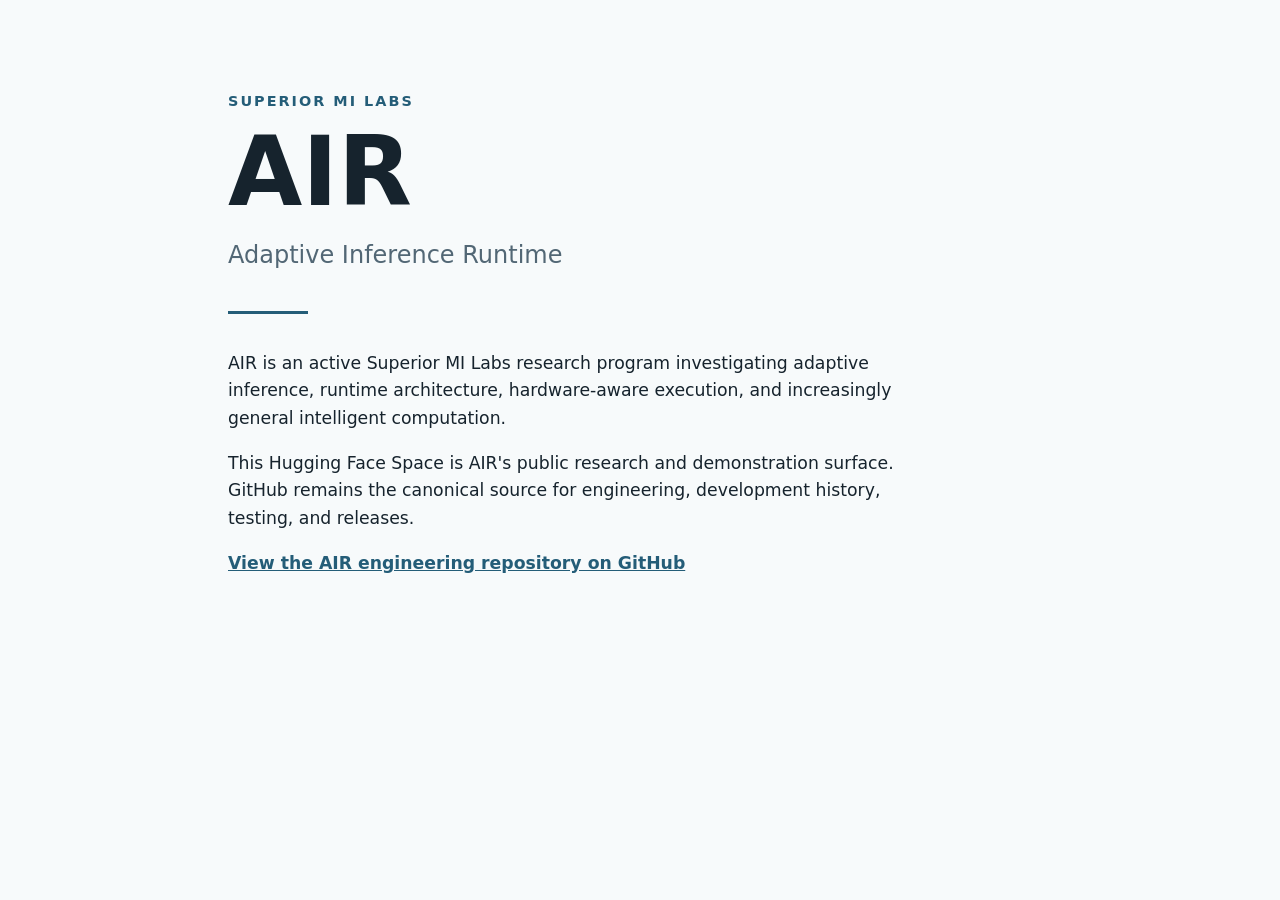
==== hf/index.html @ cf3bafe1 "ci: publish AIR Space to Hugging Face" ====
<!doctype html>
<html lang="en">
<head>
  <meta charset="utf-8">
  <meta name="viewport" content="width=device-width, initial-scale=1">
  <title>AIR | Superior MI Labs</title>

  <style>
    :root {
      color-scheme: light;
      --ink: #16232d;
      --muted: #526775;
      --lake: #245d78;
      --line: #ccd8de;
      --background: #f7fafb;
    }

    * {
      box-sizing: border-box;
    }

    body {
      margin: 0;
      background: var(--background);
      color: var(--ink);
      font-family:
        Inter,
        system-ui,
        -apple-system,
        BlinkMacSystemFont,
        "Segoe UI",
        sans-serif;
      line-height: 1.6;
    }

    main {
      max-width: 880px;
      margin: 0 auto;
      padding: 90px 28px;
    }

    .mark {
      font-size: 0.9rem;
      font-weight: 700;
      letter-spacing: 0.14em;
      text-transform: uppercase;
      color: var(--lake);
    }

    h1 {
      margin: 14px 0 0;
      font-size: clamp(3rem, 10vw, 6rem);
      line-height: 0.95;
    }

    h2 {
      margin-top: 18px;
      font-weight: 400;
      color: var(--muted);
    }

    .rule {
      width: 80px;
      border-top: 3px solid var(--lake);
      margin: 36px 0;
    }

    p {
      max-width: 720px;
      font-size: 1.08rem;
    }

    a {
      color: var(--lake);
      font-weight: 650;
    }
  </style>
</head>

<body>
  <main>
    <div class="mark">Superior MI Labs</div>

    <h1>AIR</h1>

    <h2>Adaptive Inference Runtime</h2>

    <div class="rule"></div>

    <p>
      AIR is an active Superior MI Labs research program investigating
      adaptive inference, runtime architecture, hardware-aware execution,
      and increasingly general intelligent computation.
    </p>

    <p>
      This Hugging Face Space is AIR's public research and demonstration
      surface. GitHub remains the canonical source for engineering,
      development history, testing, and releases.
    </p>

    <p>
      <a href="https://github.com/Superior-MI-Labs/AIR">
        View the AIR engineering repository on GitHub
      </a>
    </p>
  </main>
</body>
</html>
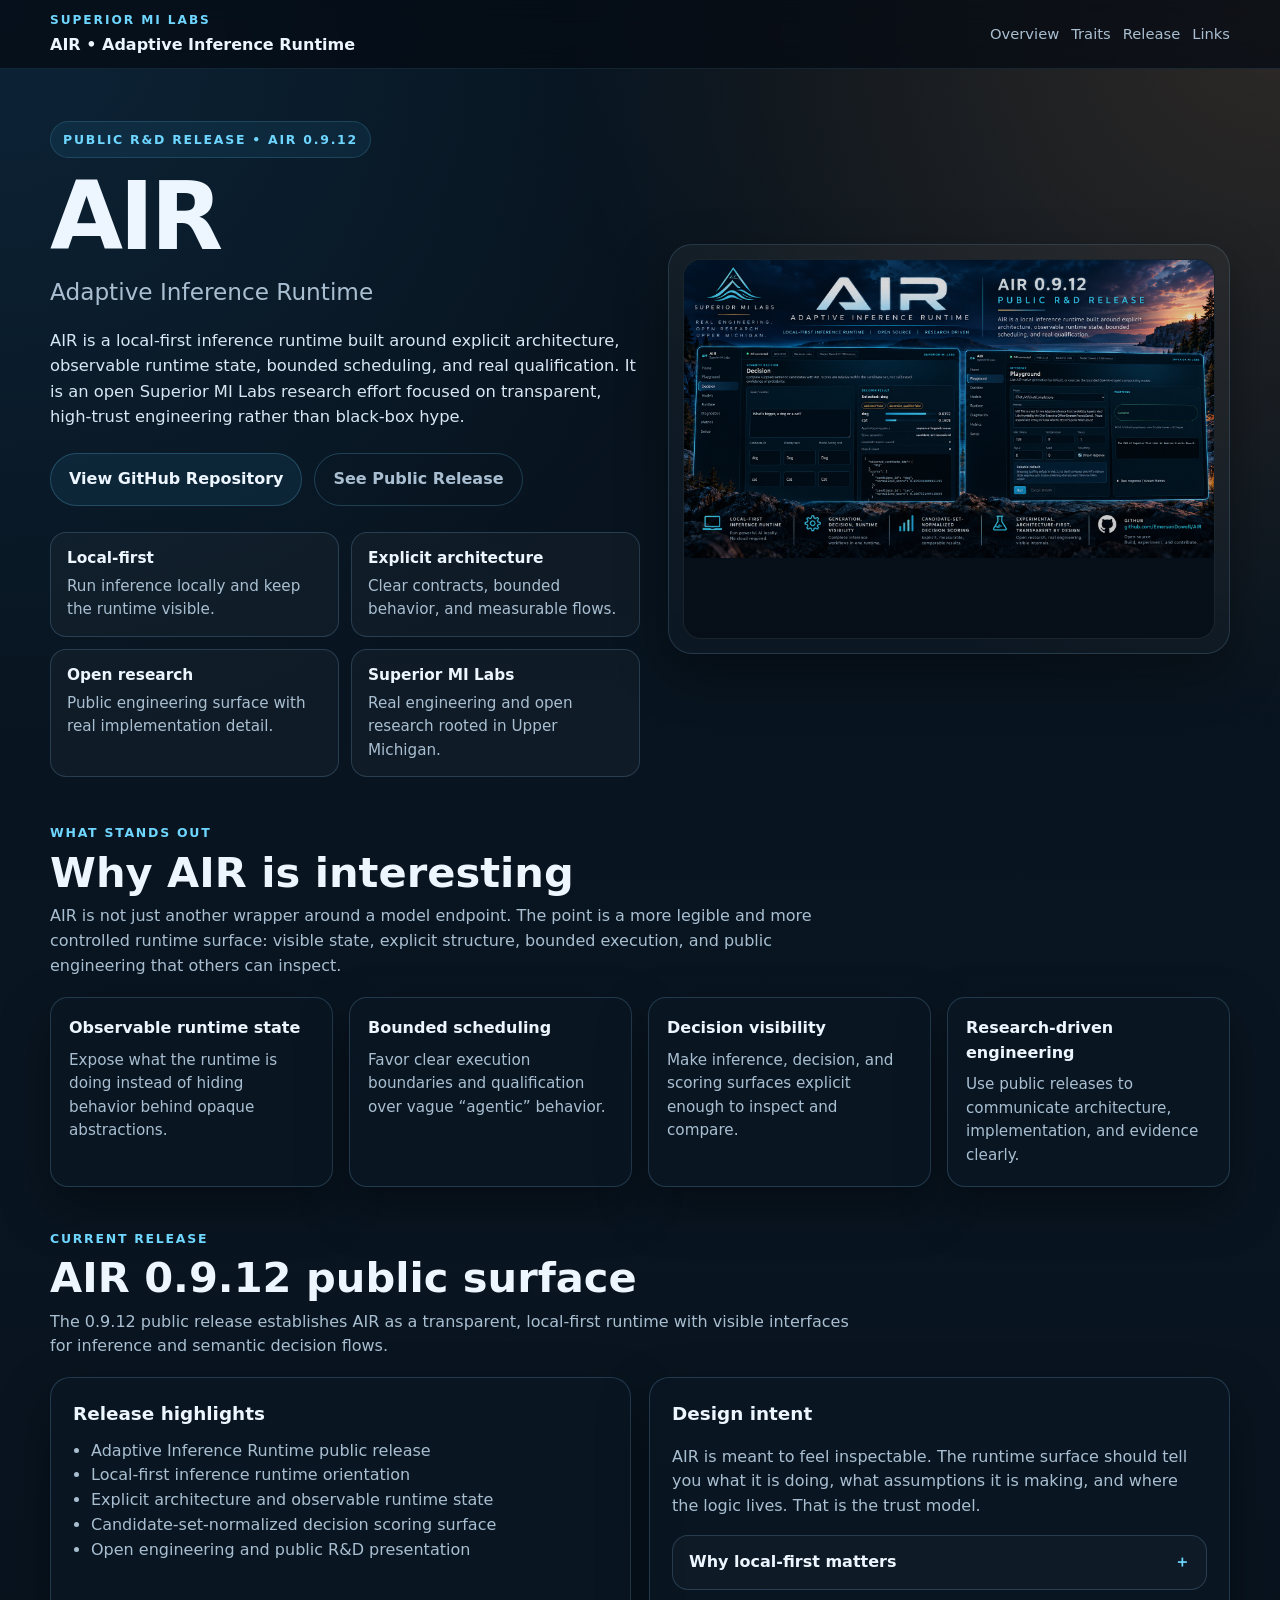
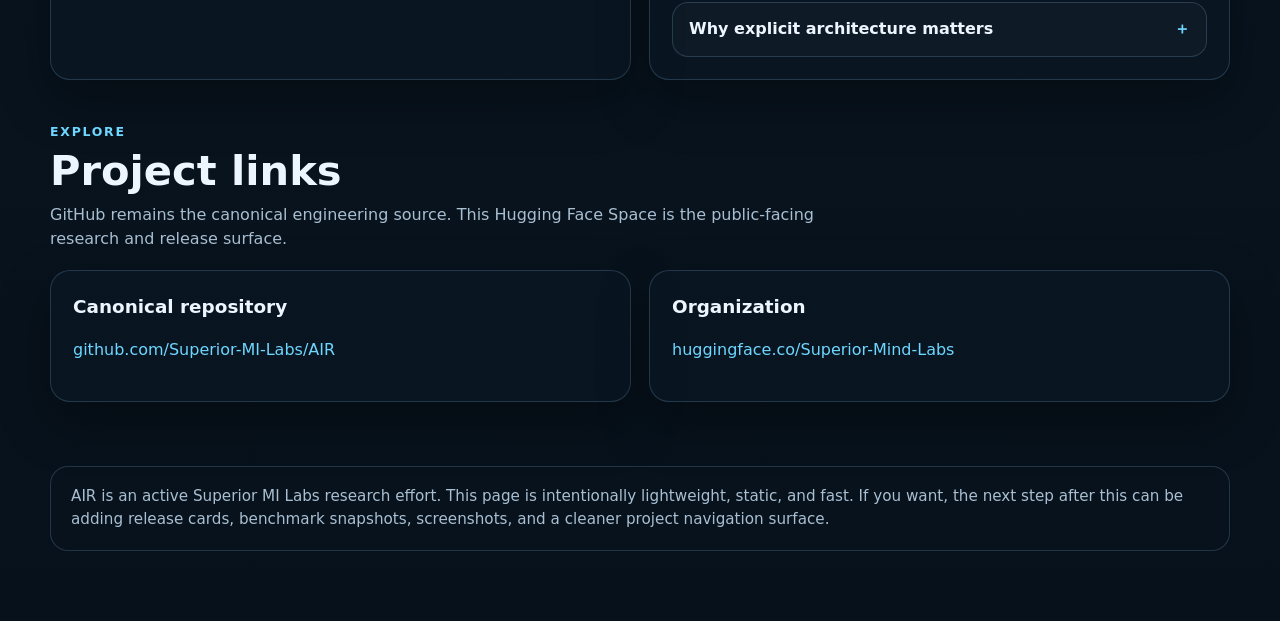
==== commit c0f69057: "docs: upgrade AIR Hugging Face landing page" ====
--- a/hf/index.html
+++ b/hf/index.html
@@ -7,21 +7,31 @@
 
   <style>
     :root {
-      color-scheme: light;
-      --ink: #16232d;
-      --muted: #526775;
-      --lake: #245d78;
-      --line: #ccd8de;
-      --background: #f7fafb;
+      --bg: #07111b;
+      --bg2: #0c1825;
+      --panel: rgba(10, 23, 36, 0.74);
+      --panel-strong: rgba(8, 19, 30, 0.88);
+      --ink: #edf6ff;
+      --muted: #a9bfd1;
+      --line: rgba(120, 170, 210, 0.24);
+      --blue: #39c0ff;
+      --blue2: #6ed6ff;
+      --gold: #f2bf6e;
+      --shadow: 0 20px 50px rgba(0, 0, 0, 0.35);
+      --radius: 20px;
+      --max: 1180px;
     }
 
     * {
       box-sizing: border-box;
     }
 
+    html {
+      scroll-behavior: smooth;
+    }
+
     body {
       margin: 0;
-      background: var(--background);
       color: var(--ink);
       font-family:
         Inter,
@@ -30,80 +40,567 @@
         BlinkMacSystemFont,
         "Segoe UI",
         sans-serif;
-      line-height: 1.6;
-    }
-
-    main {
-      max-width: 880px;
+      background:
+        radial-gradient(circle at top left, rgba(43, 120, 180, 0.18), transparent 30%),
+        radial-gradient(circle at top right, rgba(255, 170, 100, 0.16), transparent 28%),
+        linear-gradient(180deg, #06111b 0%, #091521 48%, #07111b 100%);
+      line-height: 1.55;
+    }
+
+    a {
+      color: var(--blue2);
+      text-decoration: none;
+    }
+
+    a:hover {
+      text-decoration: underline;
+    }
+
+    .wrap {
+      width: min(var(--max), calc(100% - 32px));
       margin: 0 auto;
-      padding: 90px 28px;
-    }
-
-    .mark {
-      font-size: 0.9rem;
+    }
+
+    .topbar {
+      position: sticky;
+      top: 0;
+      z-index: 20;
+      backdrop-filter: blur(12px);
+      background: rgba(5, 11, 18, 0.72);
+      border-bottom: 1px solid rgba(110, 214, 255, 0.12);
+    }
+
+    .topbar-inner {
+      width: min(var(--max), calc(100% - 32px));
+      margin: 0 auto;
+      min-height: 68px;
+      display: flex;
+      align-items: center;
+      justify-content: space-between;
+      gap: 16px;
+    }
+
+    .brand {
+      display: flex;
+      flex-direction: column;
+      gap: 3px;
+    }
+
+    .brand-kicker {
+      font-size: 0.76rem;
+      letter-spacing: 0.16em;
+      text-transform: uppercase;
+      color: var(--blue2);
+      font-weight: 700;
+    }
+
+    .brand-title {
+      font-size: 1rem;
+      font-weight: 700;
+      color: var(--ink);
+    }
+
+    .nav {
+      display: flex;
+      flex-wrap: wrap;
+      gap: 12px;
+      align-items: center;
+    }
+
+    .nav a {
+      font-size: 0.92rem;
+      color: var(--muted);
+    }
+
+    .button {
+      display: inline-flex;
+      align-items: center;
+      justify-content: center;
+      gap: 8px;
+      padding: 13px 18px;
+      border-radius: 999px;
+      border: 1px solid rgba(110, 214, 255, 0.22);
+      background: rgba(57, 192, 255, 0.08);
+      color: var(--ink);
+      font-weight: 650;
+      text-decoration: none;
+      transition: transform 120ms ease, border-color 120ms ease, background 120ms ease;
+    }
+
+    .button:hover {
+      transform: translateY(-1px);
+      border-color: rgba(110, 214, 255, 0.45);
+      background: rgba(57, 192, 255, 0.13);
+      text-decoration: none;
+    }
+
+    .button.secondary {
+      background: transparent;
+      color: var(--muted);
+    }
+
+    .hero {
+      padding: 52px 0 28px;
+    }
+
+    .hero-grid {
+      display: grid;
+      grid-template-columns: 1.05fr 1fr;
+      gap: 28px;
+      align-items: center;
+    }
+
+    .kicker {
+      display: inline-block;
+      margin-bottom: 14px;
+      padding: 8px 12px;
+      border-radius: 999px;
+      background: rgba(57, 192, 255, 0.08);
+      border: 1px solid rgba(110, 214, 255, 0.16);
+      color: var(--blue2);
+      font-size: 0.78rem;
       font-weight: 700;
       letter-spacing: 0.14em;
       text-transform: uppercase;
-      color: var(--lake);
     }
 
     h1 {
-      margin: 14px 0 0;
-      font-size: clamp(3rem, 10vw, 6rem);
+      margin: 0 0 12px;
+      font-size: clamp(3rem, 8vw, 5.9rem);
       line-height: 0.95;
-    }
-
-    h2 {
-      margin-top: 18px;
-      font-weight: 400;
-      color: var(--muted);
-    }
-
-    .rule {
-      width: 80px;
-      border-top: 3px solid var(--lake);
-      margin: 36px 0;
-    }
-
-    p {
+      letter-spacing: -0.04em;
+    }
+
+    .subtitle {
+      font-size: clamp(1.1rem, 2vw, 1.45rem);
+      color: var(--muted);
+      margin-bottom: 18px;
       max-width: 720px;
-      font-size: 1.08rem;
-    }
-
-    a {
-      color: var(--lake);
+    }
+
+    .lede {
+      max-width: 720px;
+      color: #d7e7f3;
+      font-size: 1.02rem;
+    }
+
+    .hero-actions {
+      display: flex;
+      flex-wrap: wrap;
+      gap: 12px;
+      margin-top: 24px;
+    }
+
+    .hero-points {
+      display: grid;
+      grid-template-columns: repeat(2, minmax(0, 1fr));
+      gap: 12px;
+      margin-top: 26px;
+    }
+
+    .mini {
+      padding: 14px 16px;
+      border-radius: 16px;
+      background: rgba(255,255,255,0.03);
+      border: 1px solid var(--line);
+      color: var(--muted);
+      font-size: 0.95rem;
+    }
+
+    .mini strong {
+      display: block;
+      color: var(--ink);
+      margin-bottom: 4px;
+      font-size: 0.96rem;
+    }
+
+    .art-panel {
+      background: linear-gradient(180deg, rgba(255,255,255,0.04), rgba(255,255,255,0.02));
+      border: 1px solid rgba(120, 170, 210, 0.2);
+      border-radius: 24px;
+      padding: 14px;
+      box-shadow: var(--shadow);
+    }
+
+    .art-frame {
+      position: relative;
+      overflow: hidden;
+      border-radius: 18px;
+      border: 1px solid rgba(255,255,255,0.08);
+      background: #07111b;
+      min-height: 380px;
+    }
+
+    .art-frame::after {
+      content: "";
+      position: absolute;
+      inset: 0;
+      background:
+        linear-gradient(180deg, rgba(5, 10, 18, 0.18), rgba(5, 10, 18, 0.08) 25%, rgba(5, 10, 18, 0.28) 100%);
+      pointer-events: none;
+    }
+
+    .art-frame img {
+      width: 100%;
+      height: 100%;
+      display: block;
+      object-fit: cover;
+      object-position: top center;
+    }
+
+    .section {
+      padding: 18px 0 24px;
+    }
+
+    .section-head {
+      margin-bottom: 18px;
+    }
+
+    .section-kicker {
+      color: var(--blue2);
+      font-size: 0.78rem;
+      font-weight: 700;
+      letter-spacing: 0.14em;
+      text-transform: uppercase;
+      margin-bottom: 8px;
+    }
+
+    .section h2 {
+      margin: 0;
+      font-size: clamp(1.8rem, 4vw, 2.6rem);
+      line-height: 1.05;
+    }
+
+    .section-copy {
+      color: var(--muted);
+      max-width: 820px;
+      margin-top: 10px;
+      font-size: 1rem;
+    }
+
+    .cards {
+      display: grid;
+      grid-template-columns: repeat(4, minmax(0, 1fr));
+      gap: 16px;
+    }
+
+    .card {
+      padding: 18px;
+      border-radius: 18px;
+      background: var(--panel);
+      border: 1px solid var(--line);
+      box-shadow: var(--shadow);
+      transition: transform 120ms ease, border-color 120ms ease;
+    }
+
+    .card:hover {
+      transform: translateY(-2px);
+      border-color: rgba(110, 214, 255, 0.38);
+    }
+
+    .card h3 {
+      margin: 0 0 8px;
+      font-size: 1rem;
+    }
+
+    .card p {
+      margin: 0;
+      color: var(--muted);
+      font-size: 0.95rem;
+    }
+
+    .split {
+      display: grid;
+      grid-template-columns: 1fr 1fr;
+      gap: 18px;
+    }
+
+    .panel {
+      padding: 22px;
+      border-radius: 20px;
+      background: var(--panel);
+      border: 1px solid var(--line);
+      box-shadow: var(--shadow);
+    }
+
+    .panel h3 {
+      margin: 0 0 10px;
+      font-size: 1.15rem;
+    }
+
+    .panel p, .panel li {
+      color: var(--muted);
+    }
+
+    ul.clean {
+      margin: 10px 0 0;
+      padding-left: 18px;
+    }
+
+    details {
+      border: 1px solid var(--line);
+      background: rgba(255,255,255,0.025);
+      border-radius: 16px;
+      padding: 14px 16px;
+    }
+
+    details + details {
+      margin-top: 12px;
+    }
+
+    summary {
+      cursor: pointer;
       font-weight: 650;
+      color: var(--ink);
+      list-style: none;
+    }
+
+    summary::-webkit-details-marker {
+      display: none;
+    }
+
+    summary::after {
+      content: "＋";
+      float: right;
+      color: var(--blue2);
+    }
+
+    details[open] summary::after {
+      content: "–";
+    }
+
+    .footer {
+      padding: 40px 0 70px;
+      color: var(--muted);
+      font-size: 0.95rem;
+    }
+
+    .footer-box {
+      padding: 18px 20px;
+      border-radius: 18px;
+      background: var(--panel-strong);
+      border: 1px solid var(--line);
+    }
+
+    @media (max-width: 980px) {
+      .hero-grid,
+      .split,
+      .cards {
+        grid-template-columns: 1fr 1fr;
+      }
+    }
+
+    @media (max-width: 760px) {
+      .hero-grid,
+      .split,
+      .cards,
+      .hero-points {
+        grid-template-columns: 1fr;
+      }
+
+      .topbar-inner {
+        align-items: flex-start;
+        flex-direction: column;
+        padding-top: 14px;
+        padding-bottom: 14px;
+      }
+
+      .art-frame {
+        min-height: 240px;
+      }
+
+      main.wrap {
+        width: min(var(--max), calc(100% - 24px));
+      }
     }
   </style>
 </head>
 
 <body>
-  <main>
-    <div class="mark">Superior MI Labs</div>
-
-    <h1>AIR</h1>
-
-    <h2>Adaptive Inference Runtime</h2>
-
-    <div class="rule"></div>
-
-    <p>
-      AIR is an active Superior MI Labs research program investigating
-      adaptive inference, runtime architecture, hardware-aware execution,
-      and increasingly general intelligent computation.
-    </p>
-
-    <p>
-      This Hugging Face Space is AIR's public research and demonstration
-      surface. GitHub remains the canonical source for engineering,
-      development history, testing, and releases.
-    </p>
-
-    <p>
-      <a href="https://github.com/Superior-MI-Labs/AIR">
-        View the AIR engineering repository on GitHub
-      </a>
-    </p>
+  <header class="topbar">
+    <div class="topbar-inner">
+      <div class="brand">
+        <div class="brand-kicker">Superior MI Labs</div>
+        <div class="brand-title">AIR • Adaptive Inference Runtime</div>
+      </div>
+
+      <nav class="nav">
+        <a href="#overview">Overview</a>
+        <a href="#traits">Traits</a>
+        <a href="#release">Release</a>
+        <a href="#links">Links</a>
+      </nav>
+    </div>
+  </header>
+
+  <main class="wrap">
+    <section class="hero" id="overview">
+      <div class="hero-grid">
+        <div>
+          <div class="kicker">Public R&amp;D Release • AIR 0.9.12</div>
+          <h1>AIR</h1>
+          <div class="subtitle">Adaptive Inference Runtime</div>
+
+          <p class="lede">
+            AIR is a local-first inference runtime built around explicit architecture,
+            observable runtime state, bounded scheduling, and real qualification.
+            It is an open Superior MI Labs research effort focused on transparent,
+            high-trust engineering rather than black-box hype.
+          </p>
+
+          <div class="hero-actions">
+            <a class="button" href="https://github.com/Superior-MI-Labs/AIR" target="_blank" rel="noreferrer">
+              View GitHub Repository
+            </a>
+            <a class="button secondary" href="#release">
+              See Public Release
+            </a>
+          </div>
+
+          <div class="hero-points">
+            <div class="mini">
+              <strong>Local-first</strong>
+              Run inference locally and keep the runtime visible.
+            </div>
+            <div class="mini">
+              <strong>Explicit architecture</strong>
+              Clear contracts, bounded behavior, and measurable flows.
+            </div>
+            <div class="mini">
+              <strong>Open research</strong>
+              Public engineering surface with real implementation detail.
+            </div>
+            <div class="mini">
+              <strong>Superior MI Labs</strong>
+              Real engineering and open research rooted in Upper Michigan.
+            </div>
+          </div>
+        </div>
+
+        <div class="art-panel">
+          <div class="art-frame">
+            <img src="./assets/air-release-0912.png" alt="AIR 0.9.12 public release artwork">
+          </div>
+        </div>
+      </div>
+    </section>
+
+    <section class="section" id="traits">
+      <div class="section-head">
+        <div class="section-kicker">What stands out</div>
+        <h2>Why AIR is interesting</h2>
+        <div class="section-copy">
+          AIR is not just another wrapper around a model endpoint. The point is a more
+          legible and more controlled runtime surface: visible state, explicit structure,
+          bounded execution, and public engineering that others can inspect.
+        </div>
+      </div>
+
+      <div class="cards">
+        <div class="card">
+          <h3>Observable runtime state</h3>
+          <p>Expose what the runtime is doing instead of hiding behavior behind opaque abstractions.</p>
+        </div>
+        <div class="card">
+          <h3>Bounded scheduling</h3>
+          <p>Favor clear execution boundaries and qualification over vague “agentic” behavior.</p>
+        </div>
+        <div class="card">
+          <h3>Decision visibility</h3>
+          <p>Make inference, decision, and scoring surfaces explicit enough to inspect and compare.</p>
+        </div>
+        <div class="card">
+          <h3>Research-driven engineering</h3>
+          <p>Use public releases to communicate architecture, implementation, and evidence clearly.</p>
+        </div>
+      </div>
+    </section>
+
+    <section class="section" id="release">
+      <div class="section-head">
+        <div class="section-kicker">Current release</div>
+        <h2>AIR 0.9.12 public surface</h2>
+        <div class="section-copy">
+          The 0.9.12 public release establishes AIR as a transparent, local-first runtime
+          with visible interfaces for inference and semantic decision flows.
+        </div>
+      </div>
+
+      <div class="split">
+        <div class="panel">
+          <h3>Release highlights</h3>
+          <ul class="clean">
+            <li>Adaptive Inference Runtime public release</li>
+            <li>Local-first inference runtime orientation</li>
+            <li>Explicit architecture and observable runtime state</li>
+            <li>Candidate-set-normalized decision scoring surface</li>
+            <li>Open engineering and public R&amp;D presentation</li>
+          </ul>
+        </div>
+
+        <div class="panel">
+          <h3>Design intent</h3>
+          <p>
+            AIR is meant to feel inspectable. The runtime surface should tell you
+            what it is doing, what assumptions it is making, and where the logic
+            lives. That is the trust model.
+          </p>
+          <details>
+            <summary>Why local-first matters</summary>
+            <p>
+              Local-first inference gives individuals, researchers, and organizations more
+              control over cost, privacy, latency, and infrastructure behavior.
+            </p>
+          </details>
+          <details>
+            <summary>Why explicit architecture matters</summary>
+            <p>
+              Explicit contracts and bounded execution make testing, debugging, and
+              qualification easier than opaque runtime stacks.
+            </p>
+          </details>
+        </div>
+      </div>
+    </section>
+
+    <section class="section" id="links">
+      <div class="section-head">
+        <div class="section-kicker">Explore</div>
+        <h2>Project links</h2>
+        <div class="section-copy">
+          GitHub remains the canonical engineering source. This Hugging Face Space is the
+          public-facing research and release surface.
+        </div>
+      </div>
+
+      <div class="split">
+        <div class="panel">
+          <h3>Canonical repository</h3>
+          <p>
+            <a href="https://github.com/Superior-MI-Labs/AIR" target="_blank" rel="noreferrer">
+              github.com/Superior-MI-Labs/AIR
+            </a>
+          </p>
+        </div>
+
+        <div class="panel">
+          <h3>Organization</h3>
+          <p>
+            <a href="https://huggingface.co/Superior-Mind-Labs" target="_blank" rel="noreferrer">
+              huggingface.co/Superior-Mind-Labs
+            </a>
+          </p>
+        </div>
+      </div>
+    </section>
+
+    <footer class="footer">
+      <div class="footer-box">
+        AIR is an active Superior MI Labs research effort. This page is intentionally lightweight,
+        static, and fast. If you want, the next step after this can be adding release cards,
+        benchmark snapshots, screenshots, and a cleaner project navigation surface.
+      </div>
+    </footer>
   </main>
 </body>
 </html>
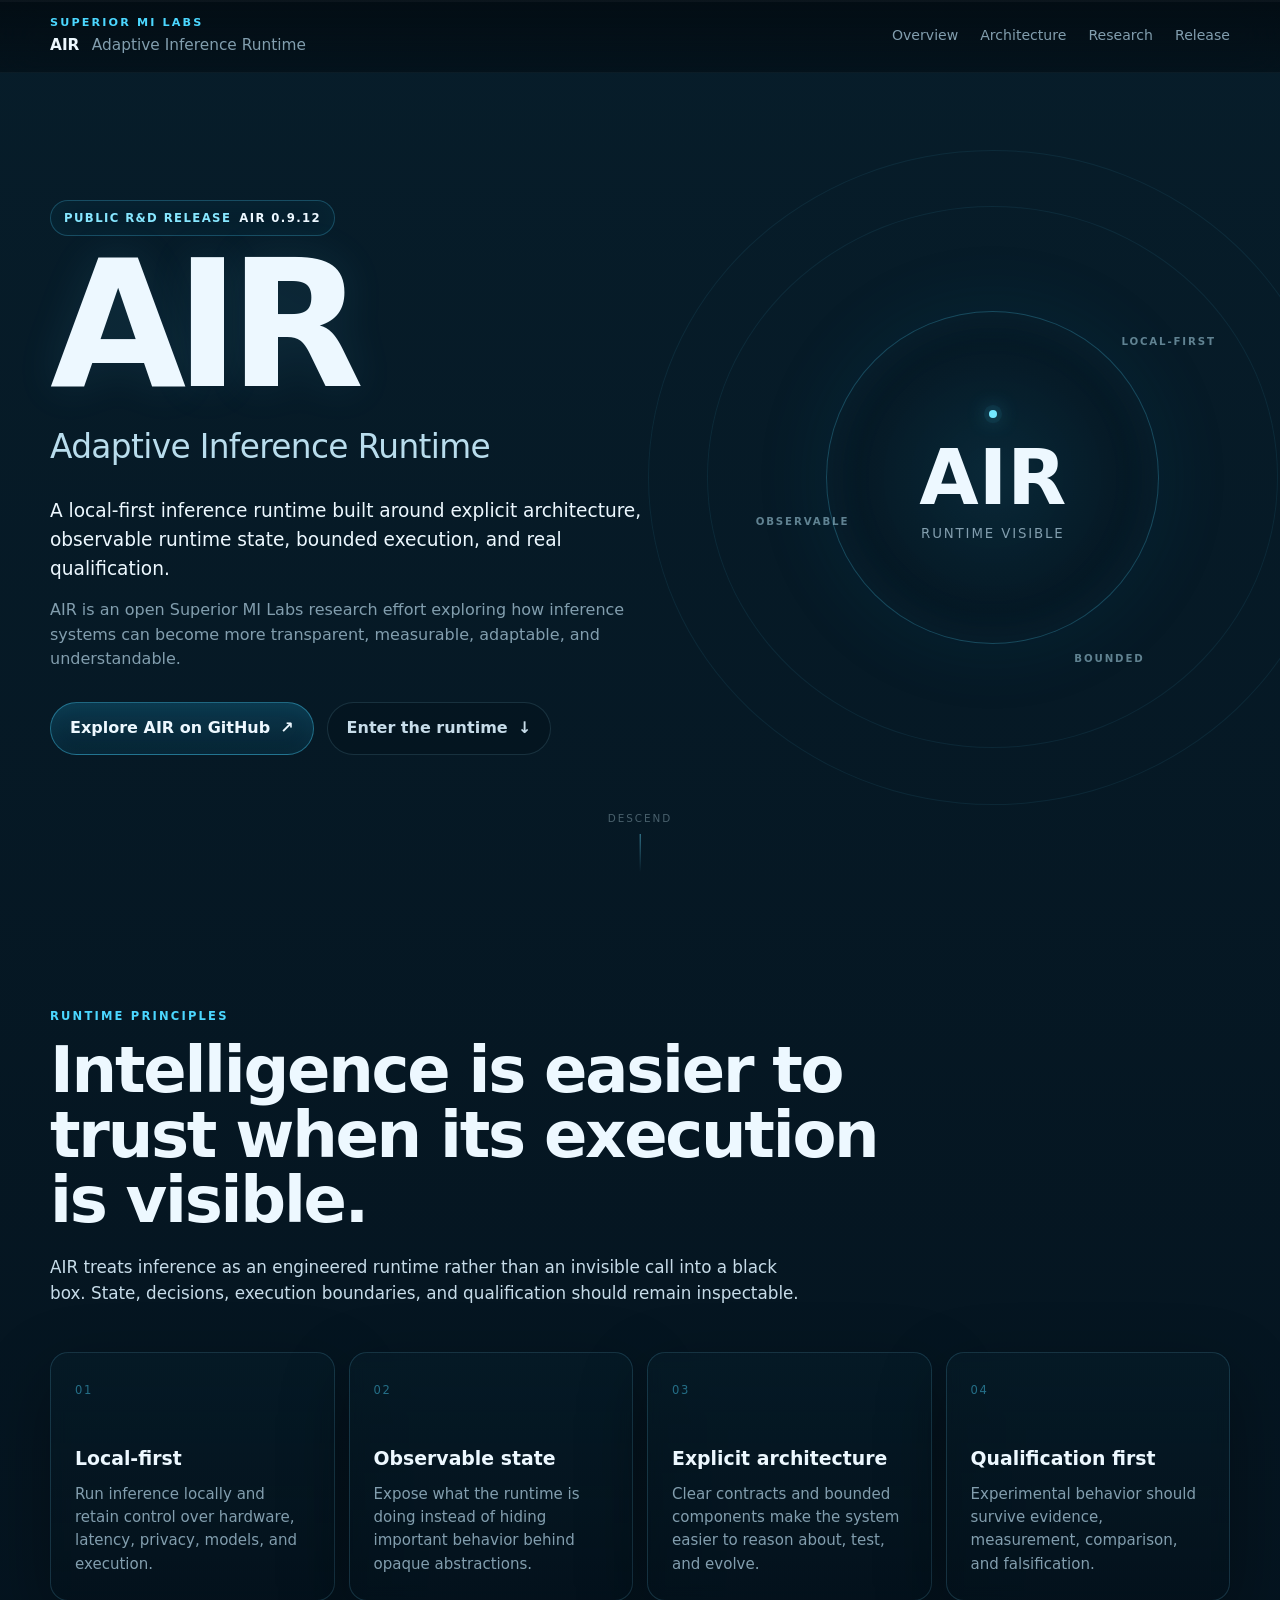
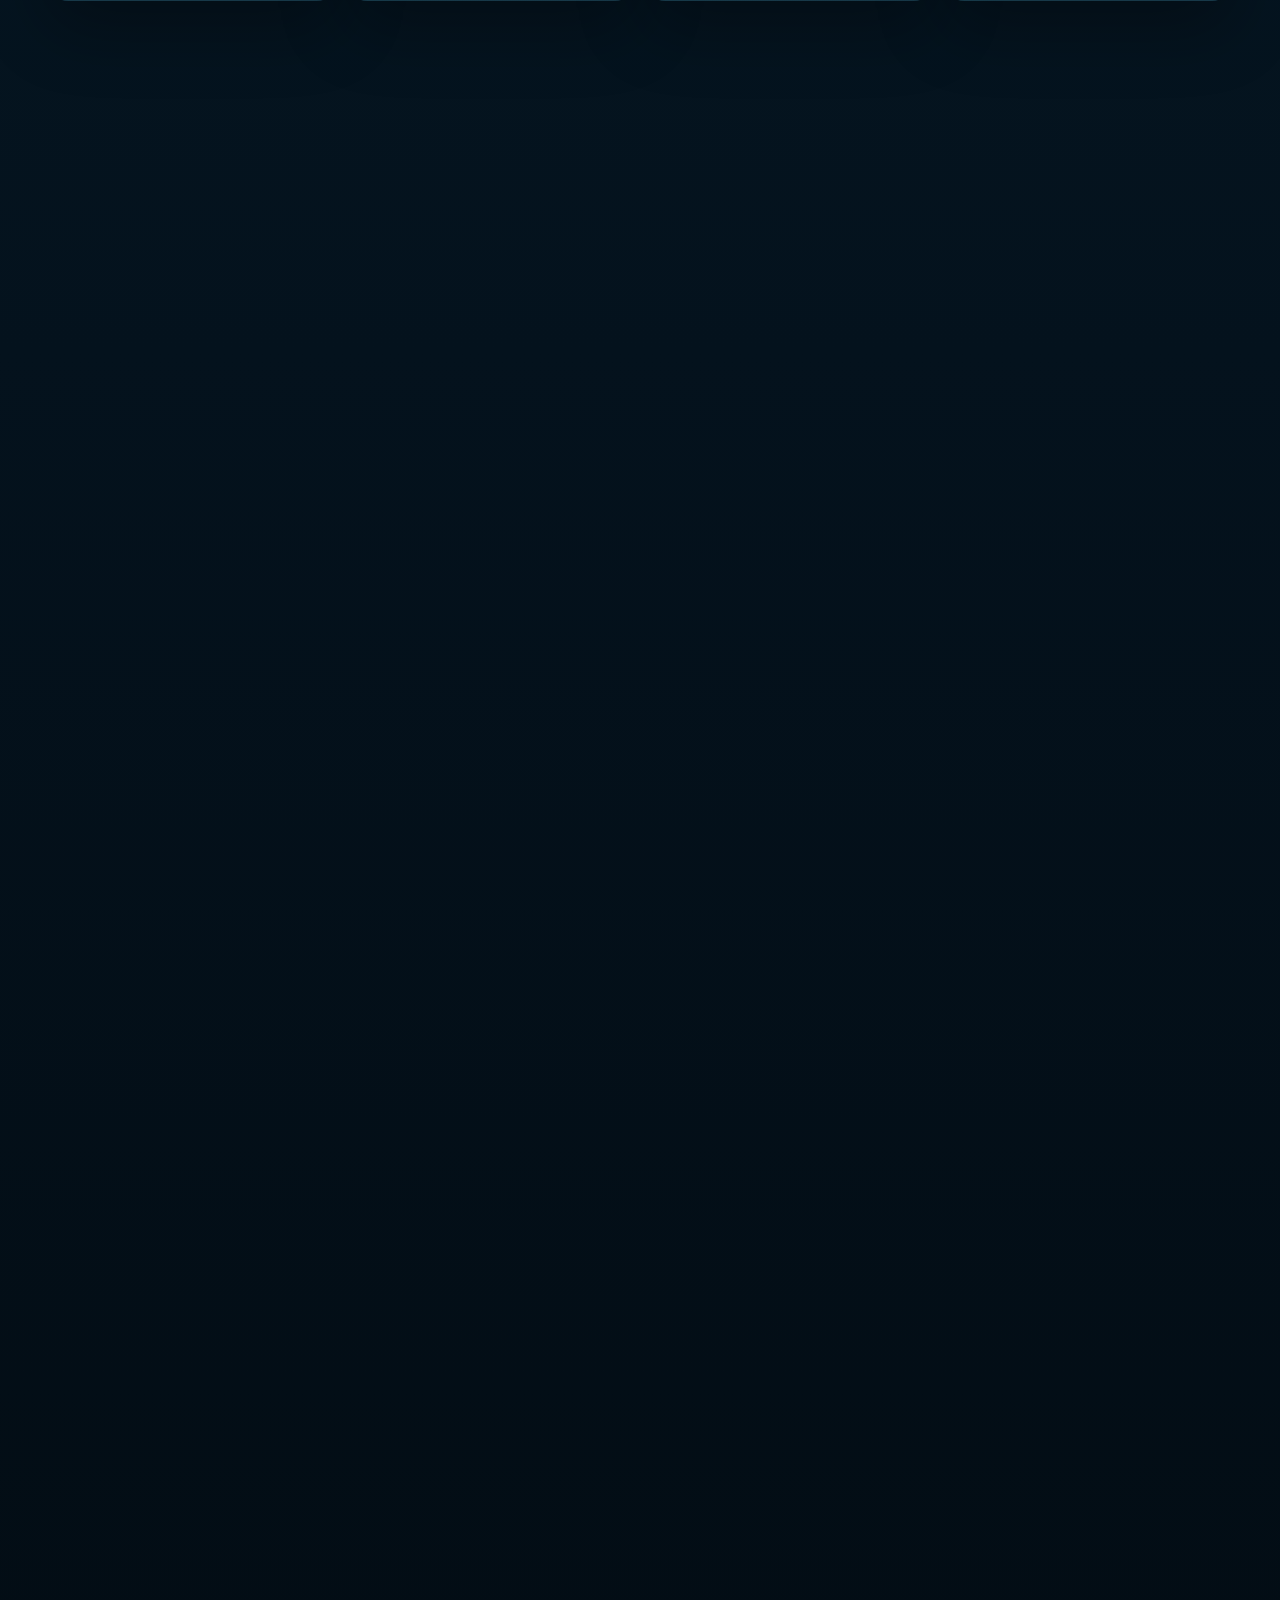
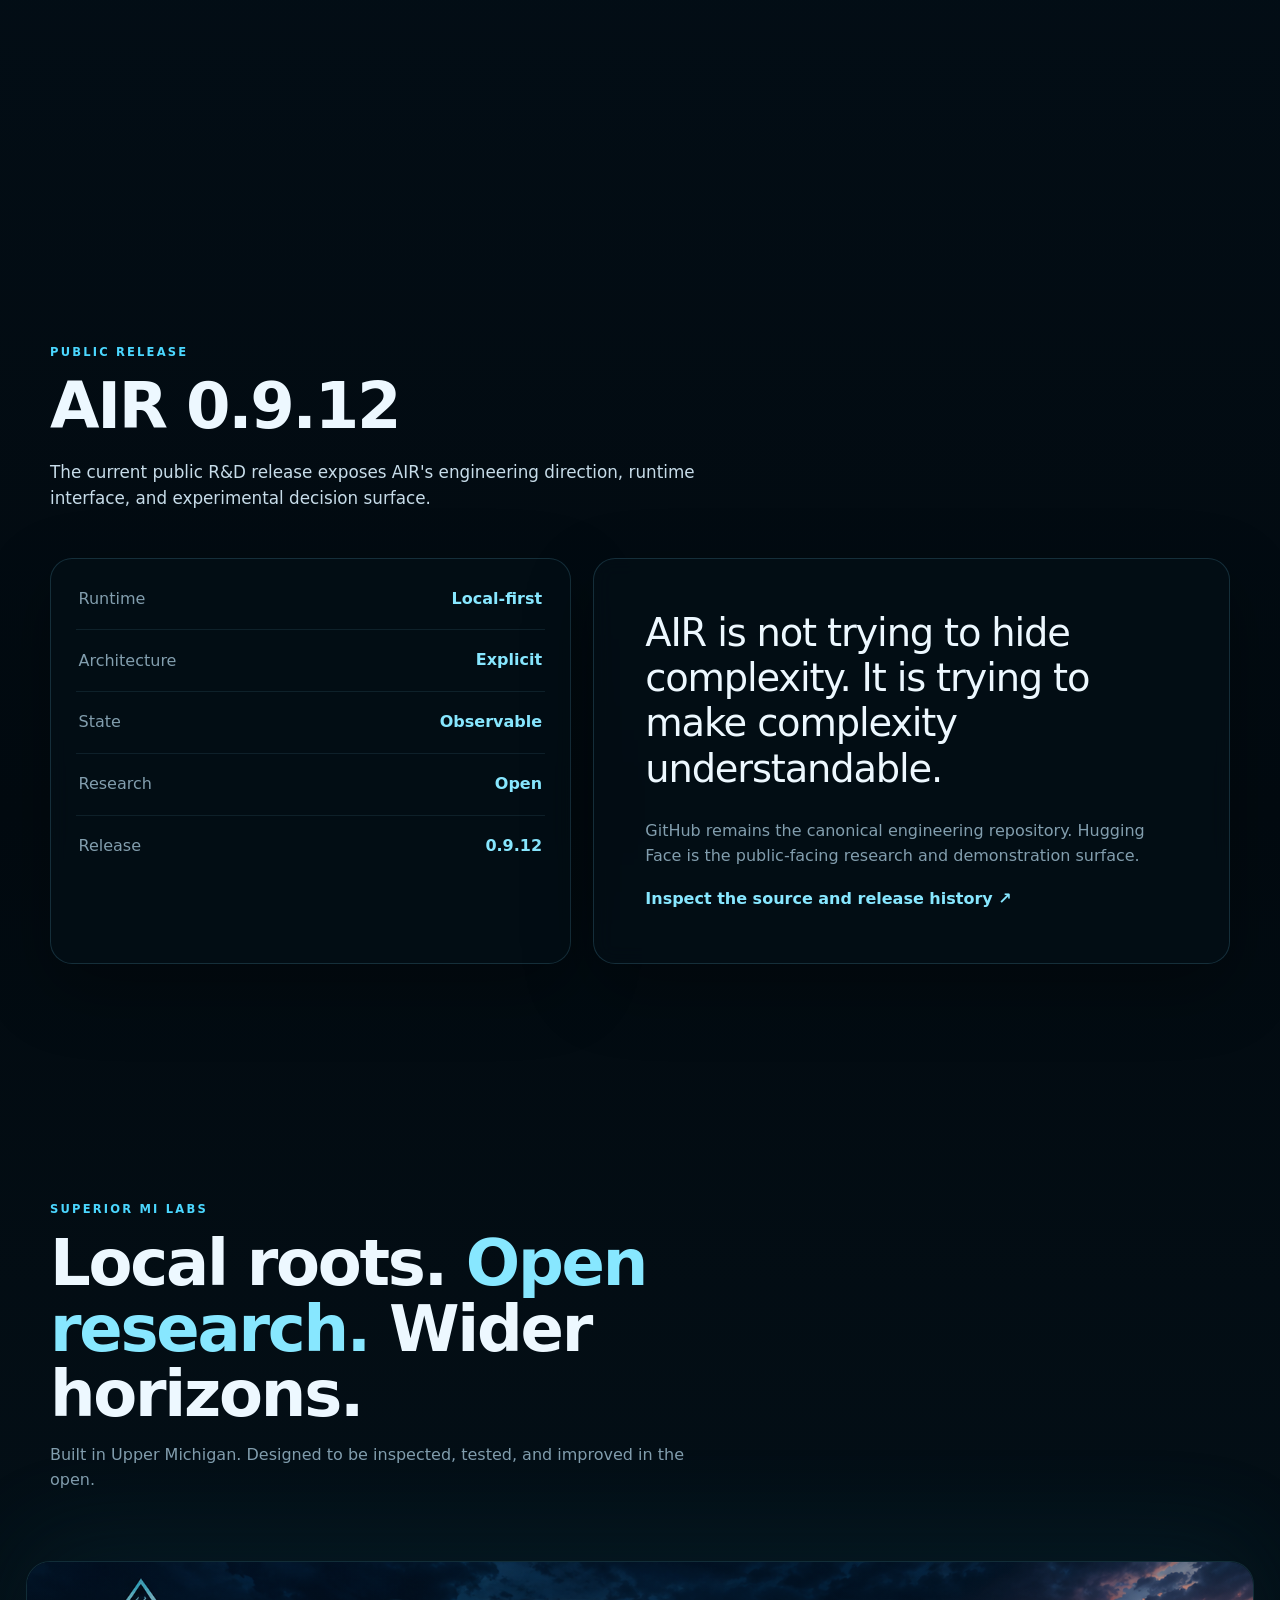
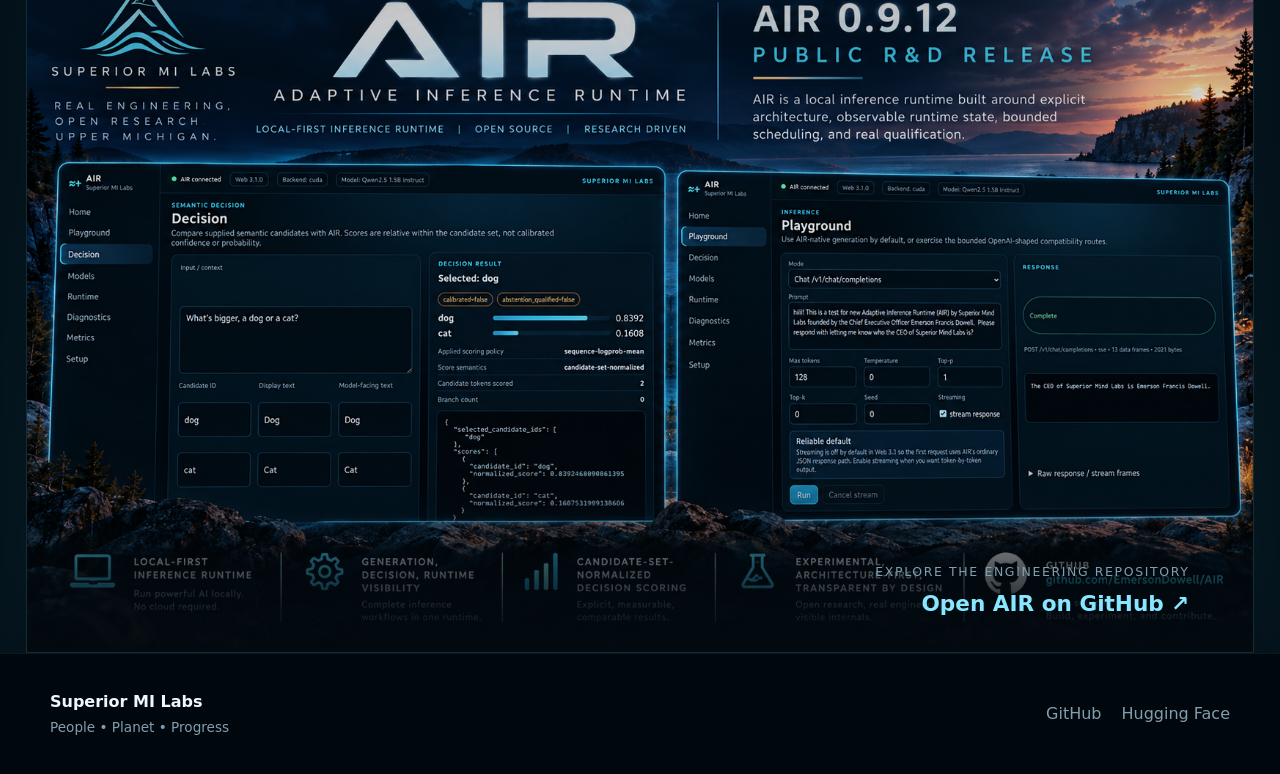
==== commit 26472d74: "docs: build immersive AIR research Space v2" ====
--- a/hf/index.html
+++ b/hf/index.html
@@ -2,605 +2,525 @@
 <html lang="en">
 <head>
   <meta charset="utf-8">
-  <meta name="viewport" content="width=device-width, initial-scale=1">
+
+  <meta
+    name="viewport"
+    content="width=device-width, initial-scale=1"
+  >
+
+  <meta
+    name="description"
+    content="AIR, the Adaptive Inference Runtime from Superior MI Labs."
+  >
+
   <title>AIR | Superior MI Labs</title>
 
-  <style>
-    :root {
-      --bg: #07111b;
-      --bg2: #0c1825;
-      --panel: rgba(10, 23, 36, 0.74);
-      --panel-strong: rgba(8, 19, 30, 0.88);
-      --ink: #edf6ff;
-      --muted: #a9bfd1;
-      --line: rgba(120, 170, 210, 0.24);
-      --blue: #39c0ff;
-      --blue2: #6ed6ff;
-      --gold: #f2bf6e;
-      --shadow: 0 20px 50px rgba(0, 0, 0, 0.35);
-      --radius: 20px;
-      --max: 1180px;
-    }
-
-    * {
-      box-sizing: border-box;
-    }
-
-    html {
-      scroll-behavior: smooth;
-    }
-
-    body {
-      margin: 0;
-      color: var(--ink);
-      font-family:
-        Inter,
-        system-ui,
-        -apple-system,
-        BlinkMacSystemFont,
-        "Segoe UI",
-        sans-serif;
-      background:
-        radial-gradient(circle at top left, rgba(43, 120, 180, 0.18), transparent 30%),
-        radial-gradient(circle at top right, rgba(255, 170, 100, 0.16), transparent 28%),
-        linear-gradient(180deg, #06111b 0%, #091521 48%, #07111b 100%);
-      line-height: 1.55;
-    }
-
-    a {
-      color: var(--blue2);
-      text-decoration: none;
-    }
-
-    a:hover {
-      text-decoration: underline;
-    }
-
-    .wrap {
-      width: min(var(--max), calc(100% - 32px));
-      margin: 0 auto;
-    }
-
-    .topbar {
-      position: sticky;
-      top: 0;
-      z-index: 20;
-      backdrop-filter: blur(12px);
-      background: rgba(5, 11, 18, 0.72);
-      border-bottom: 1px solid rgba(110, 214, 255, 0.12);
-    }
-
-    .topbar-inner {
-      width: min(var(--max), calc(100% - 32px));
-      margin: 0 auto;
-      min-height: 68px;
-      display: flex;
-      align-items: center;
-      justify-content: space-between;
-      gap: 16px;
-    }
-
-    .brand {
-      display: flex;
-      flex-direction: column;
-      gap: 3px;
-    }
-
-    .brand-kicker {
-      font-size: 0.76rem;
-      letter-spacing: 0.16em;
-      text-transform: uppercase;
-      color: var(--blue2);
-      font-weight: 700;
-    }
-
-    .brand-title {
-      font-size: 1rem;
-      font-weight: 700;
-      color: var(--ink);
-    }
-
-    .nav {
-      display: flex;
-      flex-wrap: wrap;
-      gap: 12px;
-      align-items: center;
-    }
-
-    .nav a {
-      font-size: 0.92rem;
-      color: var(--muted);
-    }
-
-    .button {
-      display: inline-flex;
-      align-items: center;
-      justify-content: center;
-      gap: 8px;
-      padding: 13px 18px;
-      border-radius: 999px;
-      border: 1px solid rgba(110, 214, 255, 0.22);
-      background: rgba(57, 192, 255, 0.08);
-      color: var(--ink);
-      font-weight: 650;
-      text-decoration: none;
-      transition: transform 120ms ease, border-color 120ms ease, background 120ms ease;
-    }
-
-    .button:hover {
-      transform: translateY(-1px);
-      border-color: rgba(110, 214, 255, 0.45);
-      background: rgba(57, 192, 255, 0.13);
-      text-decoration: none;
-    }
-
-    .button.secondary {
-      background: transparent;
-      color: var(--muted);
-    }
-
-    .hero {
-      padding: 52px 0 28px;
-    }
-
-    .hero-grid {
-      display: grid;
-      grid-template-columns: 1.05fr 1fr;
-      gap: 28px;
-      align-items: center;
-    }
-
-    .kicker {
-      display: inline-block;
-      margin-bottom: 14px;
-      padding: 8px 12px;
-      border-radius: 999px;
-      background: rgba(57, 192, 255, 0.08);
-      border: 1px solid rgba(110, 214, 255, 0.16);
-      color: var(--blue2);
-      font-size: 0.78rem;
-      font-weight: 700;
-      letter-spacing: 0.14em;
-      text-transform: uppercase;
-    }
-
-    h1 {
-      margin: 0 0 12px;
-      font-size: clamp(3rem, 8vw, 5.9rem);
-      line-height: 0.95;
-      letter-spacing: -0.04em;
-    }
-
-    .subtitle {
-      font-size: clamp(1.1rem, 2vw, 1.45rem);
-      color: var(--muted);
-      margin-bottom: 18px;
-      max-width: 720px;
-    }
-
-    .lede {
-      max-width: 720px;
-      color: #d7e7f3;
-      font-size: 1.02rem;
-    }
-
-    .hero-actions {
-      display: flex;
-      flex-wrap: wrap;
-      gap: 12px;
-      margin-top: 24px;
-    }
-
-    .hero-points {
-      display: grid;
-      grid-template-columns: repeat(2, minmax(0, 1fr));
-      gap: 12px;
-      margin-top: 26px;
-    }
-
-    .mini {
-      padding: 14px 16px;
-      border-radius: 16px;
-      background: rgba(255,255,255,0.03);
-      border: 1px solid var(--line);
-      color: var(--muted);
-      font-size: 0.95rem;
-    }
-
-    .mini strong {
-      display: block;
-      color: var(--ink);
-      margin-bottom: 4px;
-      font-size: 0.96rem;
-    }
-
-    .art-panel {
-      background: linear-gradient(180deg, rgba(255,255,255,0.04), rgba(255,255,255,0.02));
-      border: 1px solid rgba(120, 170, 210, 0.2);
-      border-radius: 24px;
-      padding: 14px;
-      box-shadow: var(--shadow);
-    }
-
-    .art-frame {
-      position: relative;
-      overflow: hidden;
-      border-radius: 18px;
-      border: 1px solid rgba(255,255,255,0.08);
-      background: #07111b;
-      min-height: 380px;
-    }
-
-    .art-frame::after {
-      content: "";
-      position: absolute;
-      inset: 0;
-      background:
-        linear-gradient(180deg, rgba(5, 10, 18, 0.18), rgba(5, 10, 18, 0.08) 25%, rgba(5, 10, 18, 0.28) 100%);
-      pointer-events: none;
-    }
-
-    .art-frame img {
-      width: 100%;
-      height: 100%;
-      display: block;
-      object-fit: cover;
-      object-position: top center;
-    }
-
-    .section {
-      padding: 18px 0 24px;
-    }
-
-    .section-head {
-      margin-bottom: 18px;
-    }
-
-    .section-kicker {
-      color: var(--blue2);
-      font-size: 0.78rem;
-      font-weight: 700;
-      letter-spacing: 0.14em;
-      text-transform: uppercase;
-      margin-bottom: 8px;
-    }
-
-    .section h2 {
-      margin: 0;
-      font-size: clamp(1.8rem, 4vw, 2.6rem);
-      line-height: 1.05;
-    }
-
-    .section-copy {
-      color: var(--muted);
-      max-width: 820px;
-      margin-top: 10px;
-      font-size: 1rem;
-    }
-
-    .cards {
-      display: grid;
-      grid-template-columns: repeat(4, minmax(0, 1fr));
-      gap: 16px;
-    }
-
-    .card {
-      padding: 18px;
-      border-radius: 18px;
-      background: var(--panel);
-      border: 1px solid var(--line);
-      box-shadow: var(--shadow);
-      transition: transform 120ms ease, border-color 120ms ease;
-    }
-
-    .card:hover {
-      transform: translateY(-2px);
-      border-color: rgba(110, 214, 255, 0.38);
-    }
-
-    .card h3 {
-      margin: 0 0 8px;
-      font-size: 1rem;
-    }
-
-    .card p {
-      margin: 0;
-      color: var(--muted);
-      font-size: 0.95rem;
-    }
-
-    .split {
-      display: grid;
-      grid-template-columns: 1fr 1fr;
-      gap: 18px;
-    }
-
-    .panel {
-      padding: 22px;
-      border-radius: 20px;
-      background: var(--panel);
-      border: 1px solid var(--line);
-      box-shadow: var(--shadow);
-    }
-
-    .panel h3 {
-      margin: 0 0 10px;
-      font-size: 1.15rem;
-    }
-
-    .panel p, .panel li {
-      color: var(--muted);
-    }
-
-    ul.clean {
-      margin: 10px 0 0;
-      padding-left: 18px;
-    }
-
-    details {
-      border: 1px solid var(--line);
-      background: rgba(255,255,255,0.025);
-      border-radius: 16px;
-      padding: 14px 16px;
-    }
-
-    details + details {
-      margin-top: 12px;
-    }
-
-    summary {
-      cursor: pointer;
-      font-weight: 650;
-      color: var(--ink);
-      list-style: none;
-    }
-
-    summary::-webkit-details-marker {
-      display: none;
-    }
-
-    summary::after {
-      content: "＋";
-      float: right;
-      color: var(--blue2);
-    }
-
-    details[open] summary::after {
-      content: "–";
-    }
-
-    .footer {
-      padding: 40px 0 70px;
-      color: var(--muted);
-      font-size: 0.95rem;
-    }
-
-    .footer-box {
-      padding: 18px 20px;
-      border-radius: 18px;
-      background: var(--panel-strong);
-      border: 1px solid var(--line);
-    }
-
-    @media (max-width: 980px) {
-      .hero-grid,
-      .split,
-      .cards {
-        grid-template-columns: 1fr 1fr;
-      }
-    }
-
-    @media (max-width: 760px) {
-      .hero-grid,
-      .split,
-      .cards,
-      .hero-points {
-        grid-template-columns: 1fr;
-      }
-
-      .topbar-inner {
-        align-items: flex-start;
-        flex-direction: column;
-        padding-top: 14px;
-        padding-bottom: 14px;
-      }
-
-      .art-frame {
-        min-height: 240px;
-      }
-
-      main.wrap {
-        width: min(var(--max), calc(100% - 24px));
-      }
-    }
-  </style>
+  <link rel="stylesheet" href="./css/air.css">
 </head>
 
 <body>
+
+  <!-- Fixed atmosphere -->
+  <div class="world" aria-hidden="true">
+    <div class="water-light"></div>
+    <div class="depth-glow"></div>
+    <div class="caustics caustics-a"></div>
+    <div class="caustics caustics-b"></div>
+    <canvas id="neural-ocean"></canvas>
+    <div class="vignette"></div>
+  </div>
+
+  <div class="scroll-progress" aria-hidden="true">
+    <div id="scroll-progress-bar"></div>
+  </div>
+
+  <!-- Navigation -->
   <header class="topbar">
     <div class="topbar-inner">
-      <div class="brand">
-        <div class="brand-kicker">Superior MI Labs</div>
-        <div class="brand-title">AIR • Adaptive Inference Runtime</div>
-      </div>
-
-      <nav class="nav">
+
+      <a class="brand" href="#top">
+        <span class="brand-overline">Superior MI Labs</span>
+        <span class="brand-name">
+          AIR
+          <span>Adaptive Inference Runtime</span>
+        </span>
+      </a>
+
+      <nav class="nav" aria-label="AIR navigation">
         <a href="#overview">Overview</a>
-        <a href="#traits">Traits</a>
+        <a href="#architecture">Architecture</a>
+        <a href="#research">Research</a>
         <a href="#release">Release</a>
-        <a href="#links">Links</a>
       </nav>
+
     </div>
   </header>
 
-  <main class="wrap">
-    <section class="hero" id="overview">
-      <div class="hero-grid">
-        <div>
-          <div class="kicker">Public R&amp;D Release • AIR 0.9.12</div>
-          <h1>AIR</h1>
-          <div class="subtitle">Adaptive Inference Runtime</div>
-
-          <p class="lede">
-            AIR is a local-first inference runtime built around explicit architecture,
-            observable runtime state, bounded scheduling, and real qualification.
-            It is an open Superior MI Labs research effort focused on transparent,
-            high-trust engineering rather than black-box hype.
+  <main id="top">
+
+    <!-- HERO -->
+    <section
+      class="hero scene"
+      id="overview"
+      data-scene="surface"
+    >
+      <div class="shell hero-inner reveal">
+
+        <div class="hero-copy">
+
+          <div class="eyebrow">
+            Public R&amp;D Release
+            <span>AIR 0.9.12</span>
+          </div>
+
+          <h1>
+            AIR
+          </h1>
+
+          <div class="hero-subtitle">
+            Adaptive Inference Runtime
+          </div>
+
+          <p class="hero-lede">
+            A local-first inference runtime built around explicit
+            architecture, observable runtime state, bounded execution,
+            and real qualification.
           </p>
 
+          <p class="hero-secondary">
+            AIR is an open Superior MI Labs research effort exploring
+            how inference systems can become more transparent,
+            measurable, adaptable, and understandable.
+          </p>
+
           <div class="hero-actions">
-            <a class="button" href="https://github.com/Superior-MI-Labs/AIR" target="_blank" rel="noreferrer">
-              View GitHub Repository
+            <a
+              class="button primary"
+              href="https://github.com/Superior-MI-Labs/AIR"
+              target="_blank"
+              rel="noreferrer"
+            >
+              Explore AIR on GitHub
+              <span aria-hidden="true">↗</span>
             </a>
-            <a class="button secondary" href="#release">
-              See Public Release
+
+            <a
+              class="button ghost"
+              href="#architecture"
+            >
+              Enter the runtime
+              <span aria-hidden="true">↓</span>
             </a>
           </div>
 
-          <div class="hero-points">
-            <div class="mini">
+        </div>
+
+        <div class="hero-status" aria-label="AIR characteristics">
+
+          <div class="status-ring">
+            <div class="status-ring-inner">
+              <span class="pulse-dot"></span>
+              <strong>AIR</strong>
+              <small>runtime visible</small>
+            </div>
+          </div>
+
+          <div class="signal-label signal-label-a">
+            LOCAL-FIRST
+          </div>
+
+          <div class="signal-label signal-label-b">
+            OBSERVABLE
+          </div>
+
+          <div class="signal-label signal-label-c">
+            BOUNDED
+          </div>
+
+        </div>
+
+      </div>
+
+      <div class="scroll-cue" aria-hidden="true">
+        <span>descend</span>
+        <div class="scroll-cue-line"></div>
+      </div>
+    </section>
+
+
+    <!-- PRINCIPLES -->
+    <section
+      class="section scene"
+      data-scene="shallows"
+    >
+      <div class="shell">
+
+        <header class="section-heading reveal">
+          <div class="section-label">Runtime principles</div>
+
+          <h2>
+            Intelligence is easier to trust
+            when its execution is visible.
+          </h2>
+
+          <p>
+            AIR treats inference as an engineered runtime rather than
+            an invisible call into a black box. State, decisions,
+            execution boundaries, and qualification should remain
+            inspectable.
+          </p>
+        </header>
+
+        <div class="feature-grid">
+
+          <article class="feature-card reveal">
+            <span class="feature-index">01</span>
+            <h3>Local-first</h3>
+            <p>
+              Run inference locally and retain control over hardware,
+              latency, privacy, models, and execution.
+            </p>
+          </article>
+
+          <article class="feature-card reveal">
+            <span class="feature-index">02</span>
+            <h3>Observable state</h3>
+            <p>
+              Expose what the runtime is doing instead of hiding
+              important behavior behind opaque abstractions.
+            </p>
+          </article>
+
+          <article class="feature-card reveal">
+            <span class="feature-index">03</span>
+            <h3>Explicit architecture</h3>
+            <p>
+              Clear contracts and bounded components make the system
+              easier to reason about, test, and evolve.
+            </p>
+          </article>
+
+          <article class="feature-card reveal">
+            <span class="feature-index">04</span>
+            <h3>Qualification first</h3>
+            <p>
+              Experimental behavior should survive evidence,
+              measurement, comparison, and falsification.
+            </p>
+          </article>
+
+        </div>
+
+      </div>
+    </section>
+
+
+    <!-- ARCHITECTURE -->
+    <section
+      class="section architecture-section scene"
+      id="architecture"
+      data-scene="network"
+    >
+      <div class="shell">
+
+        <header class="section-heading narrow reveal">
+          <div class="section-label">Architecture</div>
+
+          <h2>
+            Follow the flow.
+          </h2>
+
+          <p>
+            AIR exposes the major stages of runtime behavior as distinct,
+            inspectable surfaces instead of collapsing everything into
+            one hidden inference path.
+          </p>
+        </header>
+
+        <div class="runtime-map reveal" id="runtime-map">
+
+          <div class="runtime-node node-request">
+            <span>01</span>
+            <strong>Request</strong>
+            <small>explicit input</small>
+          </div>
+
+          <div class="runtime-arrow">→</div>
+
+          <div class="runtime-node node-runtime">
+            <span>02</span>
+            <strong>Runtime</strong>
+            <small>bounded execution</small>
+          </div>
+
+          <div class="runtime-arrow">→</div>
+
+          <div class="runtime-node node-inference">
+            <span>03</span>
+            <strong>Inference</strong>
+            <small>model execution</small>
+          </div>
+
+          <div class="runtime-arrow">→</div>
+
+          <div class="runtime-node node-decision">
+            <span>04</span>
+            <strong>Decision</strong>
+            <small>measurable scoring</small>
+          </div>
+
+          <div class="runtime-arrow">→</div>
+
+          <div class="runtime-node node-state">
+            <span>05</span>
+            <strong>State</strong>
+            <small>observable result</small>
+          </div>
+
+        </div>
+
+        <p class="runtime-note reveal">
+          Hover across the runtime stages. The background activity responds
+          to the same idea: signals travel through a visible system instead
+          of disappearing into an opaque execution path.
+        </p>
+
+      </div>
+    </section>
+
+
+    <!-- RESEARCH -->
+    <section
+      class="section scene"
+      id="research"
+      data-scene="deep"
+    >
+      <div class="shell">
+
+        <header class="section-heading reveal">
+          <div class="section-label">Research surface</div>
+
+          <h2>
+            Build. Measure. Falsify. Keep what survives.
+          </h2>
+
+          <p>
+            AIR is developed as an R&amp;D system. Experimental ideas are
+            useful only when they can be implemented, observed, challenged,
+            and compared against alternatives.
+          </p>
+        </header>
+
+        <div class="research-layout">
+
+          <article class="research-panel reveal">
+            <div class="research-number">A</div>
+
+            <div>
+              <h3>Generation</h3>
+              <p>
+                Model execution remains one part of a larger runtime,
+                rather than the architecture itself.
+              </p>
+            </div>
+          </article>
+
+          <article class="research-panel reveal">
+            <div class="research-number">B</div>
+
+            <div>
+              <h3>Semantic decision</h3>
+              <p>
+                Candidate evaluation can be surfaced explicitly,
+                measured, and tested independently.
+              </p>
+            </div>
+          </article>
+
+          <article class="research-panel reveal">
+            <div class="research-number">C</div>
+
+            <div>
+              <h3>Runtime visibility</h3>
+              <p>
+                Diagnostics, state, metrics, configuration, and execution
+                should remain accessible to researchers and operators.
+              </p>
+            </div>
+          </article>
+
+          <article class="research-panel reveal">
+            <div class="research-number">D</div>
+
+            <div>
+              <h3>Hardware-aware evolution</h3>
+              <p>
+                AIR is designed to evolve through measured interaction
+                between software architecture and the machines executing it.
+              </p>
+            </div>
+          </article>
+
+        </div>
+
+      </div>
+    </section>
+
+
+    <!-- RELEASE -->
+    <section
+      class="section release-section scene"
+      id="release"
+      data-scene="signal"
+    >
+      <div class="shell">
+
+        <header class="section-heading narrow reveal">
+          <div class="section-label">Public release</div>
+
+          <h2>
+            AIR 0.9.12
+          </h2>
+
+          <p>
+            The current public R&amp;D release exposes AIR's engineering
+            direction, runtime interface, and experimental decision surface.
+          </p>
+        </header>
+
+        <div class="release-grid">
+
+          <div class="release-data reveal">
+
+            <div class="release-line">
+              <span>Runtime</span>
               <strong>Local-first</strong>
-              Run inference locally and keep the runtime visible.
-            </div>
-            <div class="mini">
-              <strong>Explicit architecture</strong>
-              Clear contracts, bounded behavior, and measurable flows.
-            </div>
-            <div class="mini">
-              <strong>Open research</strong>
-              Public engineering surface with real implementation detail.
-            </div>
-            <div class="mini">
-              <strong>Superior MI Labs</strong>
-              Real engineering and open research rooted in Upper Michigan.
-            </div>
-          </div>
-        </div>
-
-        <div class="art-panel">
-          <div class="art-frame">
-            <img src="./assets/air-release-0912.png" alt="AIR 0.9.12 public release artwork">
-          </div>
-        </div>
+            </div>
+
+            <div class="release-line">
+              <span>Architecture</span>
+              <strong>Explicit</strong>
+            </div>
+
+            <div class="release-line">
+              <span>State</span>
+              <strong>Observable</strong>
+            </div>
+
+            <div class="release-line">
+              <span>Research</span>
+              <strong>Open</strong>
+            </div>
+
+            <div class="release-line">
+              <span>Release</span>
+              <strong>0.9.12</strong>
+            </div>
+
+          </div>
+
+          <div class="release-copy reveal">
+            <blockquote>
+              AIR is not trying to hide complexity.
+              It is trying to make complexity understandable.
+            </blockquote>
+
+            <p>
+              GitHub remains the canonical engineering repository.
+              Hugging Face is the public-facing research and
+              demonstration surface.
+            </p>
+
+            <a
+              class="text-link"
+              href="https://github.com/Superior-MI-Labs/AIR"
+              target="_blank"
+              rel="noreferrer"
+            >
+              Inspect the source and release history ↗
+            </a>
+          </div>
+
+        </div>
+
       </div>
     </section>
 
-    <section class="section" id="traits">
-      <div class="section-head">
-        <div class="section-kicker">What stands out</div>
-        <h2>Why AIR is interesting</h2>
-        <div class="section-copy">
-          AIR is not just another wrapper around a model endpoint. The point is a more
-          legible and more controlled runtime surface: visible state, explicit structure,
-          bounded execution, and public engineering that others can inspect.
-        </div>
-      </div>
-
-      <div class="cards">
-        <div class="card">
-          <h3>Observable runtime state</h3>
-          <p>Expose what the runtime is doing instead of hiding behavior behind opaque abstractions.</p>
-        </div>
-        <div class="card">
-          <h3>Bounded scheduling</h3>
-          <p>Favor clear execution boundaries and qualification over vague “agentic” behavior.</p>
-        </div>
-        <div class="card">
-          <h3>Decision visibility</h3>
-          <p>Make inference, decision, and scoring surfaces explicit enough to inspect and compare.</p>
-        </div>
-        <div class="card">
-          <h3>Research-driven engineering</h3>
-          <p>Use public releases to communicate architecture, implementation, and evidence clearly.</p>
-        </div>
-      </div>
+
+    <!-- FINAL RELEASE ART -->
+    <section
+      class="release-art-section scene"
+      data-scene="horizon"
+    >
+      <div class="release-art-intro shell reveal">
+        <div class="section-label">Superior MI Labs</div>
+
+        <h2>
+          Local roots.
+          <span>Open research.</span>
+          Wider horizons.
+        </h2>
+
+        <p>
+          Built in Upper Michigan.
+          Designed to be inspected, tested, and improved in the open.
+        </p>
+      </div>
+
+      <a
+        class="release-art reveal"
+        href="https://github.com/Superior-MI-Labs/AIR"
+        target="_blank"
+        rel="noreferrer"
+        aria-label="Open AIR on GitHub"
+      >
+        <img
+          src="./assets/air-release-0912.png"
+          alt="AIR 0.9.12 public research and development release"
+        >
+
+        <div class="release-art-overlay">
+          <div>
+            <span>Explore the engineering repository</span>
+            <strong>Open AIR on GitHub ↗</strong>
+          </div>
+        </div>
+      </a>
     </section>
 
-    <section class="section" id="release">
-      <div class="section-head">
-        <div class="section-kicker">Current release</div>
-        <h2>AIR 0.9.12 public surface</h2>
-        <div class="section-copy">
-          The 0.9.12 public release establishes AIR as a transparent, local-first runtime
-          with visible interfaces for inference and semantic decision flows.
-        </div>
-      </div>
-
-      <div class="split">
-        <div class="panel">
-          <h3>Release highlights</h3>
-          <ul class="clean">
-            <li>Adaptive Inference Runtime public release</li>
-            <li>Local-first inference runtime orientation</li>
-            <li>Explicit architecture and observable runtime state</li>
-            <li>Candidate-set-normalized decision scoring surface</li>
-            <li>Open engineering and public R&amp;D presentation</li>
-          </ul>
-        </div>
-
-        <div class="panel">
-          <h3>Design intent</h3>
-          <p>
-            AIR is meant to feel inspectable. The runtime surface should tell you
-            what it is doing, what assumptions it is making, and where the logic
-            lives. That is the trust model.
-          </p>
-          <details>
-            <summary>Why local-first matters</summary>
-            <p>
-              Local-first inference gives individuals, researchers, and organizations more
-              control over cost, privacy, latency, and infrastructure behavior.
-            </p>
-          </details>
-          <details>
-            <summary>Why explicit architecture matters</summary>
-            <p>
-              Explicit contracts and bounded execution make testing, debugging, and
-              qualification easier than opaque runtime stacks.
-            </p>
-          </details>
-        </div>
-      </div>
-    </section>
-
-    <section class="section" id="links">
-      <div class="section-head">
-        <div class="section-kicker">Explore</div>
-        <h2>Project links</h2>
-        <div class="section-copy">
-          GitHub remains the canonical engineering source. This Hugging Face Space is the
-          public-facing research and release surface.
-        </div>
-      </div>
-
-      <div class="split">
-        <div class="panel">
-          <h3>Canonical repository</h3>
-          <p>
-            <a href="https://github.com/Superior-MI-Labs/AIR" target="_blank" rel="noreferrer">
-              github.com/Superior-MI-Labs/AIR
-            </a>
-          </p>
-        </div>
-
-        <div class="panel">
-          <h3>Organization</h3>
-          <p>
-            <a href="https://huggingface.co/Superior-Mind-Labs" target="_blank" rel="noreferrer">
-              huggingface.co/Superior-Mind-Labs
-            </a>
-          </p>
-        </div>
-      </div>
-    </section>
-
-    <footer class="footer">
-      <div class="footer-box">
-        AIR is an active Superior MI Labs research effort. This page is intentionally lightweight,
-        static, and fast. If you want, the next step after this can be adding release cards,
-        benchmark snapshots, screenshots, and a cleaner project navigation surface.
-      </div>
-    </footer>
   </main>
+
+
+  <footer class="footer">
+    <div class="shell footer-inner">
+
+      <div>
+        <strong>Superior MI Labs</strong>
+        <span>People • Planet • Progress</span>
+      </div>
+
+      <div class="footer-links">
+        <a
+          href="https://github.com/Superior-MI-Labs/AIR"
+          target="_blank"
+          rel="noreferrer"
+        >
+          GitHub
+        </a>
+
+        <a
+          href="https://huggingface.co/Superior-Mind-Labs"
+          target="_blank"
+          rel="noreferrer"
+        >
+          Hugging Face
+        </a>
+      </div>
+
+    </div>
+  </footer>
+
+  <script src="./js/air.js"></script>
+
 </body>
 </html>
--- a/hf/css/air.css
+++ b/hf/css/air.css
@@ -0,0 +1,1448 @@
+:root {
+  --ink: #edf8ff;
+  --text: #c7dce9;
+  --muted: #829eae;
+
+  --cyan: #4bd7ff;
+  --cyan-soft: #87e7ff;
+  --cyan-dark: #0c7597;
+
+  --gold: #e7a85f;
+
+  --deep-0: #02080e;
+  --deep-1: #04111b;
+  --deep-2: #061d2a;
+  --deep-3: #082b3a;
+
+  --panel: rgba(5, 19, 29, 0.60);
+  --panel-strong: rgba(5, 17, 26, 0.82);
+
+  --line: rgba(115, 210, 245, 0.17);
+  --line-hot: rgba(89, 220, 255, 0.48);
+
+  --shadow:
+    0 24px 70px rgba(0, 0, 0, 0.32);
+
+  --max: 1180px;
+}
+
+* {
+  box-sizing: border-box;
+}
+
+html {
+  scroll-behavior: smooth;
+  background: var(--deep-0);
+}
+
+body {
+  margin: 0;
+  min-height: 100%;
+  overflow-x: hidden;
+
+  color: var(--ink);
+
+  background:
+    linear-gradient(
+      180deg,
+      #071d2a 0%,
+      #04121d 35%,
+      #020a10 72%,
+      #05141d 100%
+    );
+
+  font-family:
+    Inter,
+    ui-sans-serif,
+    system-ui,
+    -apple-system,
+    BlinkMacSystemFont,
+    "Segoe UI",
+    sans-serif;
+
+  line-height: 1.55;
+}
+
+a {
+  color: inherit;
+}
+
+
+/* ============================================================
+   GLOBAL BACKGROUND
+   ============================================================ */
+
+.world {
+  position: fixed;
+  inset: 0;
+  z-index: -5;
+  overflow: hidden;
+  pointer-events: none;
+
+  background:
+    linear-gradient(
+      180deg,
+      rgba(14, 60, 84, 0.95) 0%,
+      rgba(5, 27, 41, 0.96) 24%,
+      rgba(2, 13, 21, 0.99) 70%,
+      rgba(3, 12, 18, 1) 100%
+    );
+}
+
+#neural-ocean {
+  position: absolute;
+  inset: 0;
+  width: 100%;
+  height: 100%;
+  opacity: 0.88;
+}
+
+.water-light {
+  position: absolute;
+  left: -15%;
+  right: -15%;
+  top: -26%;
+  height: 65vh;
+
+  background:
+    radial-gradient(
+      ellipse at center,
+      rgba(117, 219, 255, 0.18),
+      rgba(35, 131, 174, 0.08) 35%,
+      transparent 70%
+    );
+
+  filter: blur(18px);
+
+  transform-origin: top center;
+  animation: surface-breathe 12s ease-in-out infinite alternate;
+}
+
+.depth-glow {
+  position: absolute;
+  inset: 0;
+
+  background:
+    radial-gradient(
+      circle at 50% 18%,
+      rgba(82, 199, 236, 0.10),
+      transparent 34%
+    ),
+    radial-gradient(
+      circle at 18% 65%,
+      rgba(17, 101, 142, 0.08),
+      transparent 27%
+    ),
+    radial-gradient(
+      circle at 80% 78%,
+      rgba(6, 87, 114, 0.09),
+      transparent 26%
+    );
+
+  transition: opacity 800ms ease;
+}
+
+.caustics {
+  position: absolute;
+  inset: -25%;
+
+  opacity: 0.07;
+
+  background:
+    repeating-radial-gradient(
+      ellipse at center,
+      transparent 0 44px,
+      rgba(115, 225, 255, 0.16) 48px,
+      transparent 56px
+    );
+
+  filter: blur(4px);
+  mix-blend-mode: screen;
+}
+
+.caustics-a {
+  animation: drift-a 28s linear infinite;
+}
+
+.caustics-b {
+  transform: scale(1.3) rotate(18deg);
+  opacity: 0.045;
+  animation: drift-b 37s linear infinite;
+}
+
+.vignette {
+  position: absolute;
+  inset: 0;
+
+  background:
+    linear-gradient(
+      90deg,
+      rgba(0, 5, 10, 0.38),
+      transparent 17%,
+      transparent 83%,
+      rgba(0, 5, 10, 0.38)
+    ),
+    linear-gradient(
+      180deg,
+      transparent 0%,
+      transparent 65%,
+      rgba(0, 5, 9, 0.56) 100%
+    );
+}
+
+@keyframes surface-breathe {
+  from {
+    transform: scale(1);
+    opacity: 0.75;
+  }
+
+  to {
+    transform: scale(1.12);
+    opacity: 1;
+  }
+}
+
+@keyframes drift-a {
+  from {
+    transform: translate3d(-3%, -2%, 0) rotate(0deg);
+  }
+
+  to {
+    transform: translate3d(6%, 4%, 0) rotate(6deg);
+  }
+}
+
+@keyframes drift-b {
+  from {
+    transform: scale(1.3) translate3d(4%, 0, 0) rotate(18deg);
+  }
+
+  to {
+    transform: scale(1.3) translate3d(-5%, 5%, 0) rotate(24deg);
+  }
+}
+
+
+/* ============================================================
+   PROGRESS
+   ============================================================ */
+
+.scroll-progress {
+  position: fixed;
+  inset: 0 0 auto 0;
+  height: 2px;
+  z-index: 100;
+
+  background: rgba(255,255,255,0.04);
+}
+
+#scroll-progress-bar {
+  width: 0;
+  height: 100%;
+
+  background:
+    linear-gradient(
+      90deg,
+      var(--cyan-dark),
+      var(--cyan),
+      var(--cyan-soft)
+    );
+
+  box-shadow:
+    0 0 14px rgba(75, 215, 255, 0.65);
+}
+
+
+/* ============================================================
+   NAVIGATION
+   ============================================================ */
+
+.topbar {
+  position: fixed;
+  inset: 0 0 auto 0;
+  z-index: 50;
+
+  backdrop-filter: blur(18px);
+
+  background:
+    linear-gradient(
+      180deg,
+      rgba(2, 10, 16, 0.84),
+      rgba(2, 10, 16, 0.52)
+    );
+
+  border-bottom:
+    1px solid rgba(118, 212, 246, 0.08);
+}
+
+.topbar-inner {
+  width: min(var(--max), calc(100% - 40px));
+  min-height: 72px;
+  margin: 0 auto;
+
+  display: flex;
+  align-items: center;
+  justify-content: space-between;
+  gap: 28px;
+}
+
+.brand {
+  display: flex;
+  flex-direction: column;
+  gap: 2px;
+
+  color: var(--ink);
+  text-decoration: none;
+}
+
+.brand-overline {
+  color: var(--cyan);
+  font-size: 0.70rem;
+  letter-spacing: 0.19em;
+  font-weight: 750;
+  text-transform: uppercase;
+}
+
+.brand-name {
+  font-weight: 750;
+  font-size: 0.96rem;
+}
+
+.brand-name span {
+  color: var(--muted);
+  font-weight: 500;
+  margin-left: 7px;
+}
+
+.nav {
+  display: flex;
+  gap: 22px;
+}
+
+.nav a {
+  color: var(--muted);
+  font-size: 0.88rem;
+  text-decoration: none;
+  transition:
+    color 150ms ease,
+    text-shadow 150ms ease;
+}
+
+.nav a:hover {
+  color: var(--cyan-soft);
+  text-shadow:
+    0 0 14px rgba(75, 215, 255, 0.32);
+}
+
+
+/* ============================================================
+   SHARED
+   ============================================================ */
+
+.shell {
+  width: min(var(--max), calc(100% - 40px));
+  margin-inline: auto;
+}
+
+.scene {
+  position: relative;
+}
+
+.section {
+  min-height: 88vh;
+  display: flex;
+  align-items: center;
+
+  padding:
+    clamp(90px, 12vh, 150px)
+    0;
+}
+
+.section-heading {
+  max-width: 830px;
+  margin-bottom: 46px;
+}
+
+.section-heading.narrow {
+  max-width: 690px;
+}
+
+.section-label {
+  margin-bottom: 12px;
+
+  color: var(--cyan);
+
+  font-size: 0.72rem;
+  font-weight: 760;
+  letter-spacing: 0.19em;
+  text-transform: uppercase;
+}
+
+.section-heading h2,
+.release-art-intro h2 {
+  margin: 0;
+
+  font-size:
+    clamp(2.25rem, 5vw, 4.4rem);
+
+  line-height: 1.02;
+  letter-spacing: -0.035em;
+}
+
+.section-heading p {
+  max-width: 760px;
+
+  margin: 20px 0 0;
+
+  color: var(--text);
+  font-size: 1.05rem;
+}
+
+.reveal {
+  opacity: 0;
+  transform: translateY(24px);
+
+  transition:
+    opacity 700ms ease,
+    transform 700ms cubic-bezier(.22,.75,.28,1);
+}
+
+.reveal.visible {
+  opacity: 1;
+  transform: translateY(0);
+}
+
+
+/* ============================================================
+   HERO
+   ============================================================ */
+
+.hero {
+  min-height: 100vh;
+
+  display: flex;
+  align-items: center;
+
+  padding:
+    125px 0 70px;
+}
+
+.hero-inner {
+  display: grid;
+  grid-template-columns:
+    minmax(0, 1.13fr)
+    minmax(320px, 0.87fr);
+
+  gap: clamp(48px, 7vw, 110px);
+  align-items: center;
+}
+
+.hero-copy {
+  max-width: 720px;
+}
+
+.eyebrow {
+  display: inline-flex;
+  gap: 8px;
+
+  padding: 8px 13px;
+  margin-bottom: 22px;
+
+  border:
+    1px solid rgba(75, 215, 255, 0.25);
+
+  border-radius: 999px;
+
+  background:
+    rgba(5, 37, 54, 0.42);
+
+  color: var(--cyan-soft);
+
+  font-size: 0.73rem;
+  font-weight: 760;
+  letter-spacing: 0.12em;
+  text-transform: uppercase;
+
+  box-shadow:
+    inset 0 0 28px rgba(75, 215, 255, 0.035);
+}
+
+.eyebrow span {
+  color: var(--ink);
+}
+
+.hero h1 {
+  margin: 0;
+
+  font-size:
+    clamp(5.5rem, 14vw, 11rem);
+
+  line-height: 0.77;
+  letter-spacing: -0.065em;
+
+  text-shadow:
+    0 0 45px rgba(96, 210, 255, 0.10);
+}
+
+.hero-subtitle {
+  margin-top: 28px;
+
+  color: #b9dded;
+
+  font-size:
+    clamp(1.35rem, 2.8vw, 2.05rem);
+
+  letter-spacing: -0.02em;
+}
+
+.hero-lede {
+  max-width: 670px;
+
+  margin:
+    25px 0 0;
+
+  color: var(--ink);
+
+  font-size:
+    clamp(1.06rem, 1.45vw, 1.25rem);
+}
+
+.hero-secondary {
+  max-width: 630px;
+
+  margin:
+    14px 0 0;
+
+  color: var(--muted);
+}
+
+.hero-actions {
+  display: flex;
+  flex-wrap: wrap;
+  gap: 13px;
+
+  margin-top: 30px;
+}
+
+.button {
+  display: inline-flex;
+  align-items: center;
+  gap: 10px;
+
+  padding: 13px 19px;
+
+  border-radius: 999px;
+
+  color: var(--ink);
+  text-decoration: none;
+  font-weight: 720;
+
+  transition:
+    transform 160ms ease,
+    border-color 160ms ease,
+    background 160ms ease,
+    box-shadow 160ms ease;
+}
+
+.button.primary {
+  border:
+    1px solid rgba(75, 215, 255, 0.38);
+
+  background:
+    linear-gradient(
+      180deg,
+      rgba(21, 112, 148, 0.36),
+      rgba(7, 67, 92, 0.26)
+    );
+
+  box-shadow:
+    inset 0 0 22px rgba(75, 215, 255, 0.04);
+}
+
+.button.ghost {
+  border:
+    1px solid rgba(128, 190, 217, 0.16);
+
+  color: var(--text);
+
+  background:
+    rgba(2, 14, 23, 0.25);
+}
+
+.button:hover {
+  transform: translateY(-2px);
+
+  border-color:
+    rgba(99, 225, 255, 0.62);
+
+  box-shadow:
+    0 9px 30px rgba(0,0,0,0.22),
+    0 0 22px rgba(75, 215, 255, 0.10);
+}
+
+
+/* ============================================================
+   HERO SIGNAL
+   ============================================================ */
+
+.hero-status {
+  position: relative;
+
+  min-height: 450px;
+
+  display: grid;
+  place-items: center;
+}
+
+.status-ring {
+  width: clamp(230px, 26vw, 340px);
+  aspect-ratio: 1;
+
+  display: grid;
+  place-items: center;
+
+  border-radius: 50%;
+
+  border:
+    1px solid rgba(75, 215, 255, 0.25);
+
+  background:
+    radial-gradient(
+      circle,
+      rgba(32, 146, 184, 0.12),
+      rgba(5, 22, 33, 0.26) 57%,
+      transparent 72%
+    );
+
+  box-shadow:
+    0 0 80px rgba(18, 127, 164, 0.10),
+    inset 0 0 60px rgba(75, 215, 255, 0.045);
+
+  animation:
+    ring-float 7s ease-in-out infinite alternate;
+}
+
+.status-ring::before,
+.status-ring::after {
+  content: "";
+  position: absolute;
+
+  border-radius: 50%;
+
+  border:
+    1px solid rgba(75, 215, 255, 0.08);
+}
+
+.status-ring::before {
+  width: 120%;
+  height: 120%;
+}
+
+.status-ring::after {
+  width: 145%;
+  height: 145%;
+}
+
+.status-ring-inner {
+  text-align: center;
+}
+
+.status-ring strong {
+  display: block;
+
+  font-size:
+    clamp(3rem, 6vw, 5.1rem);
+
+  line-height: 1;
+}
+
+.status-ring small {
+  display: block;
+
+  margin-top: 7px;
+
+  color: var(--muted);
+
+  letter-spacing: 0.14em;
+  text-transform: uppercase;
+}
+
+.pulse-dot {
+  display: inline-block;
+
+  width: 8px;
+  height: 8px;
+
+  margin-bottom: 14px;
+
+  border-radius: 50%;
+
+  background: #73e8ff;
+
+  box-shadow:
+    0 0 0 5px rgba(75, 215, 255, 0.07),
+    0 0 20px rgba(75, 215, 255, 0.80);
+
+  animation:
+    pulse 2.2s ease-in-out infinite;
+}
+
+.signal-label {
+  position: absolute;
+
+  color: rgba(181, 226, 244, 0.52);
+
+  font-size: 0.64rem;
+  letter-spacing: 0.18em;
+  font-weight: 720;
+}
+
+.signal-label-a {
+  top: 18%;
+  right: 3%;
+}
+
+.signal-label-b {
+  left: 0;
+  top: 58%;
+}
+
+.signal-label-c {
+  bottom: 8%;
+  right: 18%;
+}
+
+@keyframes ring-float {
+  from {
+    transform:
+      translateY(-5px)
+      rotate(-1deg);
+  }
+
+  to {
+    transform:
+      translateY(8px)
+      rotate(1deg);
+  }
+}
+
+@keyframes pulse {
+  0%, 100% {
+    opacity: 0.45;
+    transform: scale(0.85);
+  }
+
+  50% {
+    opacity: 1;
+    transform: scale(1.1);
+  }
+}
+
+.scroll-cue {
+  position: absolute;
+  left: 50%;
+  bottom: 28px;
+
+  transform: translateX(-50%);
+
+  display: flex;
+  flex-direction: column;
+  align-items: center;
+  gap: 8px;
+
+  color: rgba(198, 230, 242, 0.35);
+
+  font-size: 0.65rem;
+  letter-spacing: 0.19em;
+  text-transform: uppercase;
+}
+
+.scroll-cue-line {
+  height: 38px;
+  width: 1px;
+
+  background:
+    linear-gradient(
+      to bottom,
+      rgba(100, 220, 255, 0.6),
+      transparent
+    );
+
+  animation:
+    cue 1.9s ease-in-out infinite;
+}
+
+@keyframes cue {
+  0%, 100% {
+    opacity: 0.3;
+    transform: scaleY(0.75);
+    transform-origin: top;
+  }
+
+  50% {
+    opacity: 1;
+    transform: scaleY(1);
+    transform-origin: top;
+  }
+}
+
+
+/* ============================================================
+   FEATURE GRID
+   ============================================================ */
+
+.feature-grid {
+  display: grid;
+  grid-template-columns:
+    repeat(4, minmax(0, 1fr));
+
+  gap: 14px;
+}
+
+.feature-card {
+  min-height: 235px;
+
+  padding: 24px;
+
+  border-radius: 18px;
+
+  border:
+    1px solid var(--line);
+
+  background:
+    linear-gradient(
+      180deg,
+      rgba(6, 28, 40, 0.66),
+      rgba(3, 16, 25, 0.50)
+    );
+
+  backdrop-filter: blur(8px);
+
+  box-shadow:
+    var(--shadow);
+
+  transition:
+    transform 180ms ease,
+    border-color 180ms ease,
+    background 180ms ease;
+}
+
+.feature-card:hover {
+  transform: translateY(-5px);
+
+  border-color:
+    rgba(75, 215, 255, 0.38);
+
+  background:
+    linear-gradient(
+      180deg,
+      rgba(8, 42, 58, 0.73),
+      rgba(4, 21, 32, 0.60)
+    );
+}
+
+.feature-index {
+  color:
+    rgba(75, 215, 255, 0.45);
+
+  font-size: 0.72rem;
+  letter-spacing: 0.15em;
+}
+
+.feature-card h3 {
+  margin:
+    42px 0 10px;
+
+  font-size: 1.18rem;
+}
+
+.feature-card p {
+  margin: 0;
+
+  color: var(--muted);
+
+  font-size: 0.94rem;
+}
+
+
+/* ============================================================
+   RUNTIME MAP
+   ============================================================ */
+
+.architecture-section {
+  min-height: 100vh;
+}
+
+.runtime-map {
+  display: grid;
+
+  grid-template-columns:
+    1fr auto 1fr auto 1fr auto 1fr auto 1fr;
+
+  gap: 12px;
+
+  align-items: center;
+
+  padding:
+    34px 30px;
+
+  border:
+    1px solid var(--line);
+
+  border-radius: 24px;
+
+  background:
+    rgba(2, 14, 22, 0.55);
+
+  backdrop-filter:
+    blur(10px);
+
+  box-shadow:
+    var(--shadow);
+}
+
+.runtime-node {
+  position: relative;
+
+  min-height: 155px;
+
+  display: flex;
+  flex-direction: column;
+  justify-content: center;
+
+  padding: 18px;
+
+  border-radius: 17px;
+
+  border:
+    1px solid rgba(104, 199, 234, 0.14);
+
+  background:
+    rgba(10, 37, 51, 0.46);
+
+  transition:
+    transform 170ms ease,
+    border-color 170ms ease,
+    box-shadow 170ms ease,
+    background 170ms ease;
+}
+
+.runtime-node:hover {
+  transform: translateY(-5px) scale(1.015);
+
+  border-color:
+    var(--line-hot);
+
+  background:
+    rgba(12, 54, 70, 0.65);
+
+  box-shadow:
+    0 0 30px rgba(65, 210, 255, 0.10);
+}
+
+.runtime-node span {
+  color: rgba(75, 215, 255, 0.5);
+
+  font-size: 0.66rem;
+  letter-spacing: 0.14em;
+}
+
+.runtime-node strong {
+  margin-top: 20px;
+
+  font-size: 1.08rem;
+}
+
+.runtime-node small {
+  color: var(--muted);
+}
+
+.runtime-arrow {
+  color: rgba(96, 217, 255, 0.38);
+  font-size: 1.4rem;
+}
+
+.runtime-note {
+  max-width: 720px;
+
+  margin:
+    22px auto 0;
+
+  color: var(--muted);
+
+  text-align: center;
+  font-size: 0.90rem;
+}
+
+
+/* ============================================================
+   RESEARCH
+   ============================================================ */
+
+.research-layout {
+  display: grid;
+  grid-template-columns:
+    repeat(2, minmax(0, 1fr));
+
+  gap: 15px;
+}
+
+.research-panel {
+  display: grid;
+  grid-template-columns: auto 1fr;
+  gap: 22px;
+
+  align-items: start;
+
+  padding: 27px;
+
+  border-radius: 19px;
+
+  border:
+    1px solid var(--line);
+
+  background:
+    rgba(3, 15, 23, 0.67);
+
+  backdrop-filter:
+    blur(9px);
+
+  box-shadow:
+    var(--shadow);
+}
+
+.research-number {
+  width: 45px;
+  height: 45px;
+
+  display: grid;
+  place-items: center;
+
+  border-radius: 50%;
+
+  color: var(--cyan-soft);
+
+  border:
+    1px solid rgba(75, 215, 255, 0.26);
+
+  background:
+    rgba(31, 135, 168, 0.11);
+
+  font-weight: 760;
+}
+
+.research-panel h3 {
+  margin: 0 0 7px;
+}
+
+.research-panel p {
+  margin: 0;
+
+  color: var(--muted);
+}
+
+
+/* ============================================================
+   RELEASE
+   ============================================================ */
+
+.release-section {
+  min-height: 95vh;
+}
+
+.release-grid {
+  display: grid;
+  grid-template-columns: 0.9fr 1.1fr;
+
+  gap: 22px;
+}
+
+.release-data,
+.release-copy {
+  border:
+    1px solid var(--line);
+
+  border-radius: 22px;
+
+  background:
+    rgba(3, 15, 23, 0.67);
+
+  backdrop-filter:
+    blur(10px);
+
+  box-shadow:
+    var(--shadow);
+}
+
+.release-data {
+  padding: 10px 25px;
+}
+
+.release-line {
+  display: flex;
+  justify-content: space-between;
+  gap: 25px;
+
+  padding:
+    18px 3px;
+
+  border-bottom:
+    1px solid rgba(119, 202, 232, 0.10);
+}
+
+.release-line:last-child {
+  border-bottom: 0;
+}
+
+.release-line span {
+  color: var(--muted);
+}
+
+.release-line strong {
+  color: var(--cyan-soft);
+}
+
+.release-copy {
+  padding:
+    clamp(28px, 4vw, 54px);
+}
+
+.release-copy blockquote {
+  margin: 0;
+
+  color: var(--ink);
+
+  font-size:
+    clamp(1.55rem, 3vw, 2.45rem);
+
+  line-height: 1.18;
+  letter-spacing: -0.03em;
+}
+
+.release-copy p {
+  color: var(--muted);
+
+  margin:
+    28px 0 18px;
+}
+
+.text-link {
+  color: var(--cyan-soft);
+
+  text-decoration: none;
+  font-weight: 720;
+}
+
+
+/* ============================================================
+   RELEASE ART FINALE
+   ============================================================ */
+
+.release-art-section {
+  position: relative;
+
+  padding:
+    120px 0 0;
+
+  overflow: hidden;
+}
+
+.release-art-intro {
+  padding-bottom: 52px;
+}
+
+.release-art-intro h2 {
+  max-width: 820px;
+}
+
+.release-art-intro h2 span {
+  color: var(--cyan-soft);
+}
+
+.release-art-intro p {
+  color: var(--muted);
+
+  max-width: 660px;
+}
+
+.release-art {
+  position: relative;
+
+  display: block;
+
+  width: min(1500px, 96vw);
+
+  margin:
+    0 auto;
+
+  overflow: hidden;
+
+  border:
+    1px solid rgba(92, 211, 249, 0.18);
+
+  border-radius:
+    24px 24px 0 0;
+
+  background: #02080d;
+
+  box-shadow:
+    0 -25px 100px rgba(31, 157, 199, 0.10),
+    0 0 90px rgba(0, 0, 0, 0.36);
+
+  text-decoration: none;
+}
+
+.release-art::before {
+  content: "";
+
+  position: absolute;
+  inset: 0;
+  z-index: 2;
+
+  background:
+    linear-gradient(
+      180deg,
+      rgba(2, 10, 17, 0.22) 0%,
+      transparent 28%,
+      transparent 68%,
+      rgba(2, 10, 17, 0.68) 100%
+    );
+
+  pointer-events: none;
+}
+
+.release-art img {
+  width: 100%;
+  display: block;
+
+  transition:
+    transform 900ms cubic-bezier(.2,.75,.25,1),
+    filter 500ms ease;
+
+  filter:
+    saturate(0.92)
+    brightness(0.92);
+}
+
+.release-art:hover img {
+  transform: scale(1.025);
+
+  filter:
+    saturate(1.06)
+    brightness(1.03);
+}
+
+.release-art-overlay {
+  position: absolute;
+
+  left: 0;
+  right: 0;
+  bottom: 0;
+  z-index: 3;
+
+  padding:
+    55px clamp(25px, 5vw, 75px)
+    32px;
+
+  display: flex;
+  justify-content: flex-end;
+
+  background:
+    linear-gradient(
+      to top,
+      rgba(2, 9, 15, 0.90),
+      transparent
+    );
+}
+
+.release-art-overlay div {
+  text-align: right;
+}
+
+.release-art-overlay span {
+  display: block;
+
+  color: var(--muted);
+
+  font-size: 0.78rem;
+  text-transform: uppercase;
+  letter-spacing: 0.13em;
+}
+
+.release-art-overlay strong {
+  display: block;
+
+  margin-top: 5px;
+
+  color: var(--cyan-soft);
+
+  font-size:
+    clamp(1rem, 2vw, 1.35rem);
+}
+
+
+/* ============================================================
+   FOOTER
+   ============================================================ */
+
+.footer {
+  background:
+    rgba(2, 8, 13, 0.95);
+
+  border-top:
+    1px solid rgba(107, 206, 242, 0.08);
+}
+
+.footer-inner {
+  min-height: 120px;
+
+  display: flex;
+  justify-content: space-between;
+  align-items: center;
+  gap: 24px;
+}
+
+.footer strong {
+  display: block;
+}
+
+.footer span {
+  display: block;
+
+  margin-top: 3px;
+
+  color: var(--muted);
+  font-size: 0.85rem;
+}
+
+.footer-links {
+  display: flex;
+  gap: 20px;
+}
+
+.footer-links a {
+  color: var(--muted);
+  text-decoration: none;
+}
+
+.footer-links a:hover {
+  color: var(--cyan-soft);
+}
+
+
+/* ============================================================
+   RESPONSIVE
+   ============================================================ */
+
+@media (max-width: 950px) {
+
+  .hero-inner {
+    grid-template-columns: 1fr;
+  }
+
+  .hero-status {
+    min-height: 350px;
+  }
+
+  .feature-grid {
+    grid-template-columns:
+      repeat(2, minmax(0, 1fr));
+  }
+
+  .runtime-map {
+    grid-template-columns: 1fr;
+  }
+
+  .runtime-arrow {
+    transform: rotate(90deg);
+
+    justify-self: center;
+  }
+
+  .runtime-node {
+    min-height: 115px;
+  }
+
+  .release-grid {
+    grid-template-columns: 1fr;
+  }
+
+}
+
+@media (max-width: 680px) {
+
+  .topbar-inner {
+    min-height: 64px;
+  }
+
+  .brand-name span {
+    display: none;
+  }
+
+  .nav {
+    gap: 12px;
+  }
+
+  .nav a {
+    font-size: 0.78rem;
+  }
+
+  .hero {
+    padding-top: 110px;
+  }
+
+  .hero-status {
+    min-height: 280px;
+  }
+
+  .status-ring {
+    width: 220px;
+  }
+
+  .feature-grid,
+  .research-layout {
+    grid-template-columns: 1fr;
+  }
+
+  .release-art {
+    width: 100%;
+    border-radius: 0;
+    border-left: 0;
+    border-right: 0;
+  }
+
+  .footer-inner {
+    flex-direction: column;
+    align-items: flex-start;
+
+    padding:
+      30px 0;
+  }
+
+}
+
+
+/* ============================================================
+   ACCESSIBILITY
+   ============================================================ */
+
+@media (prefers-reduced-motion: reduce) {
+
+  html {
+    scroll-behavior: auto;
+  }
+
+  *,
+  *::before,
+  *::after {
+    animation-duration: 0.001ms !important;
+    animation-iteration-count: 1 !important;
+    transition-duration: 0.001ms !important;
+  }
+
+  .reveal {
+    opacity: 1;
+    transform: none;
+  }
+
+}
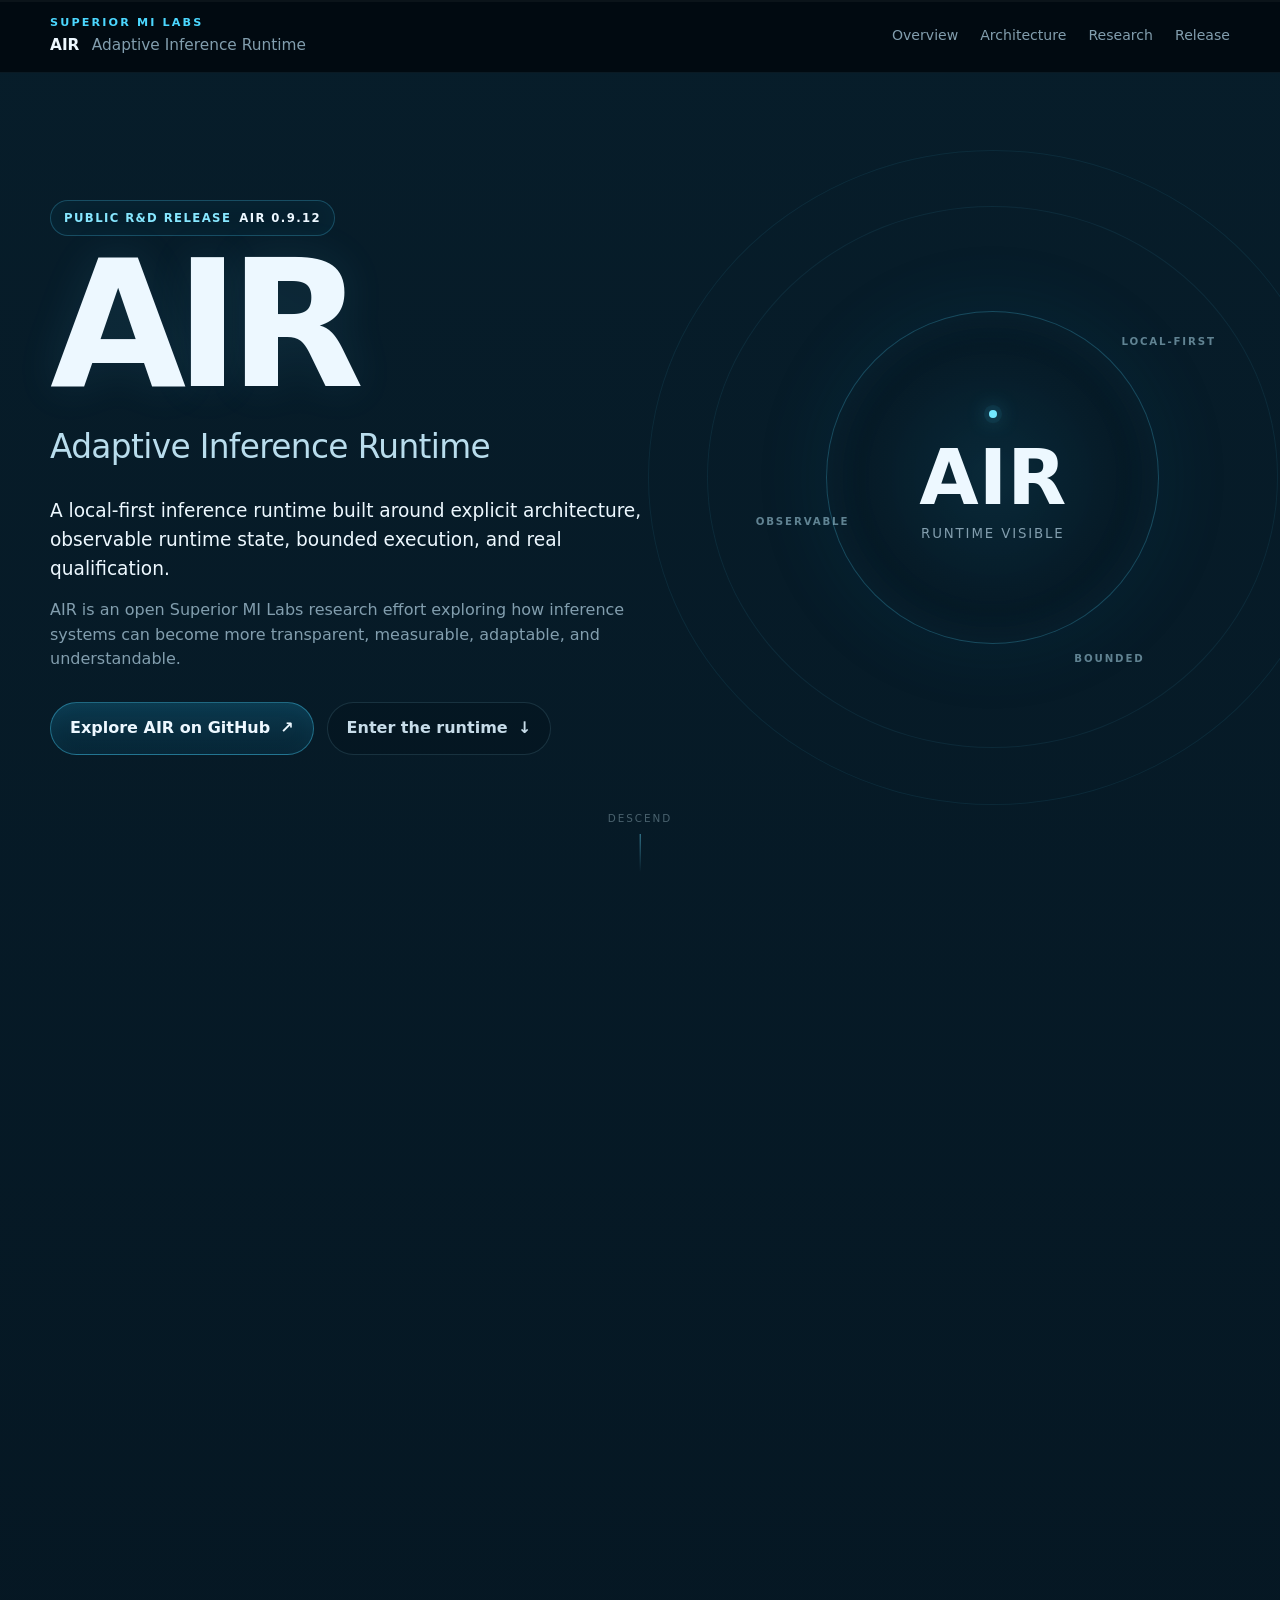
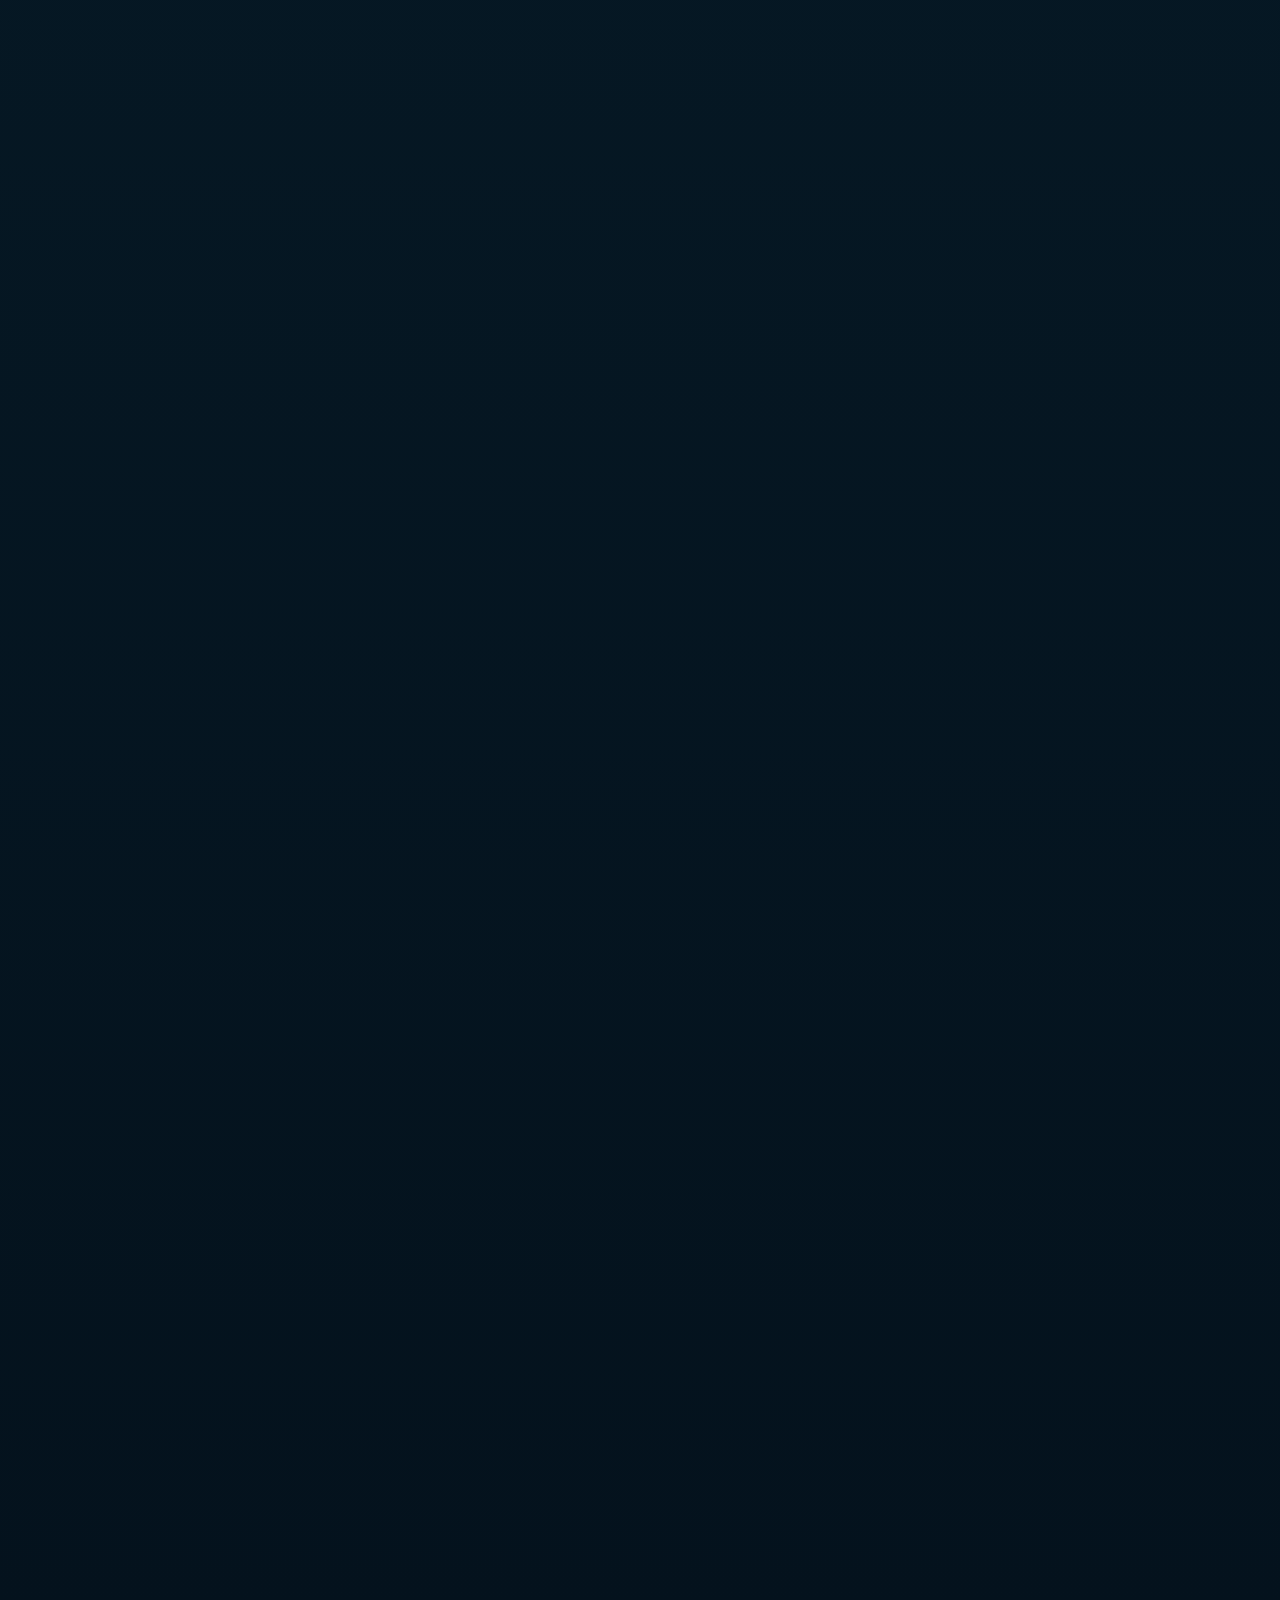
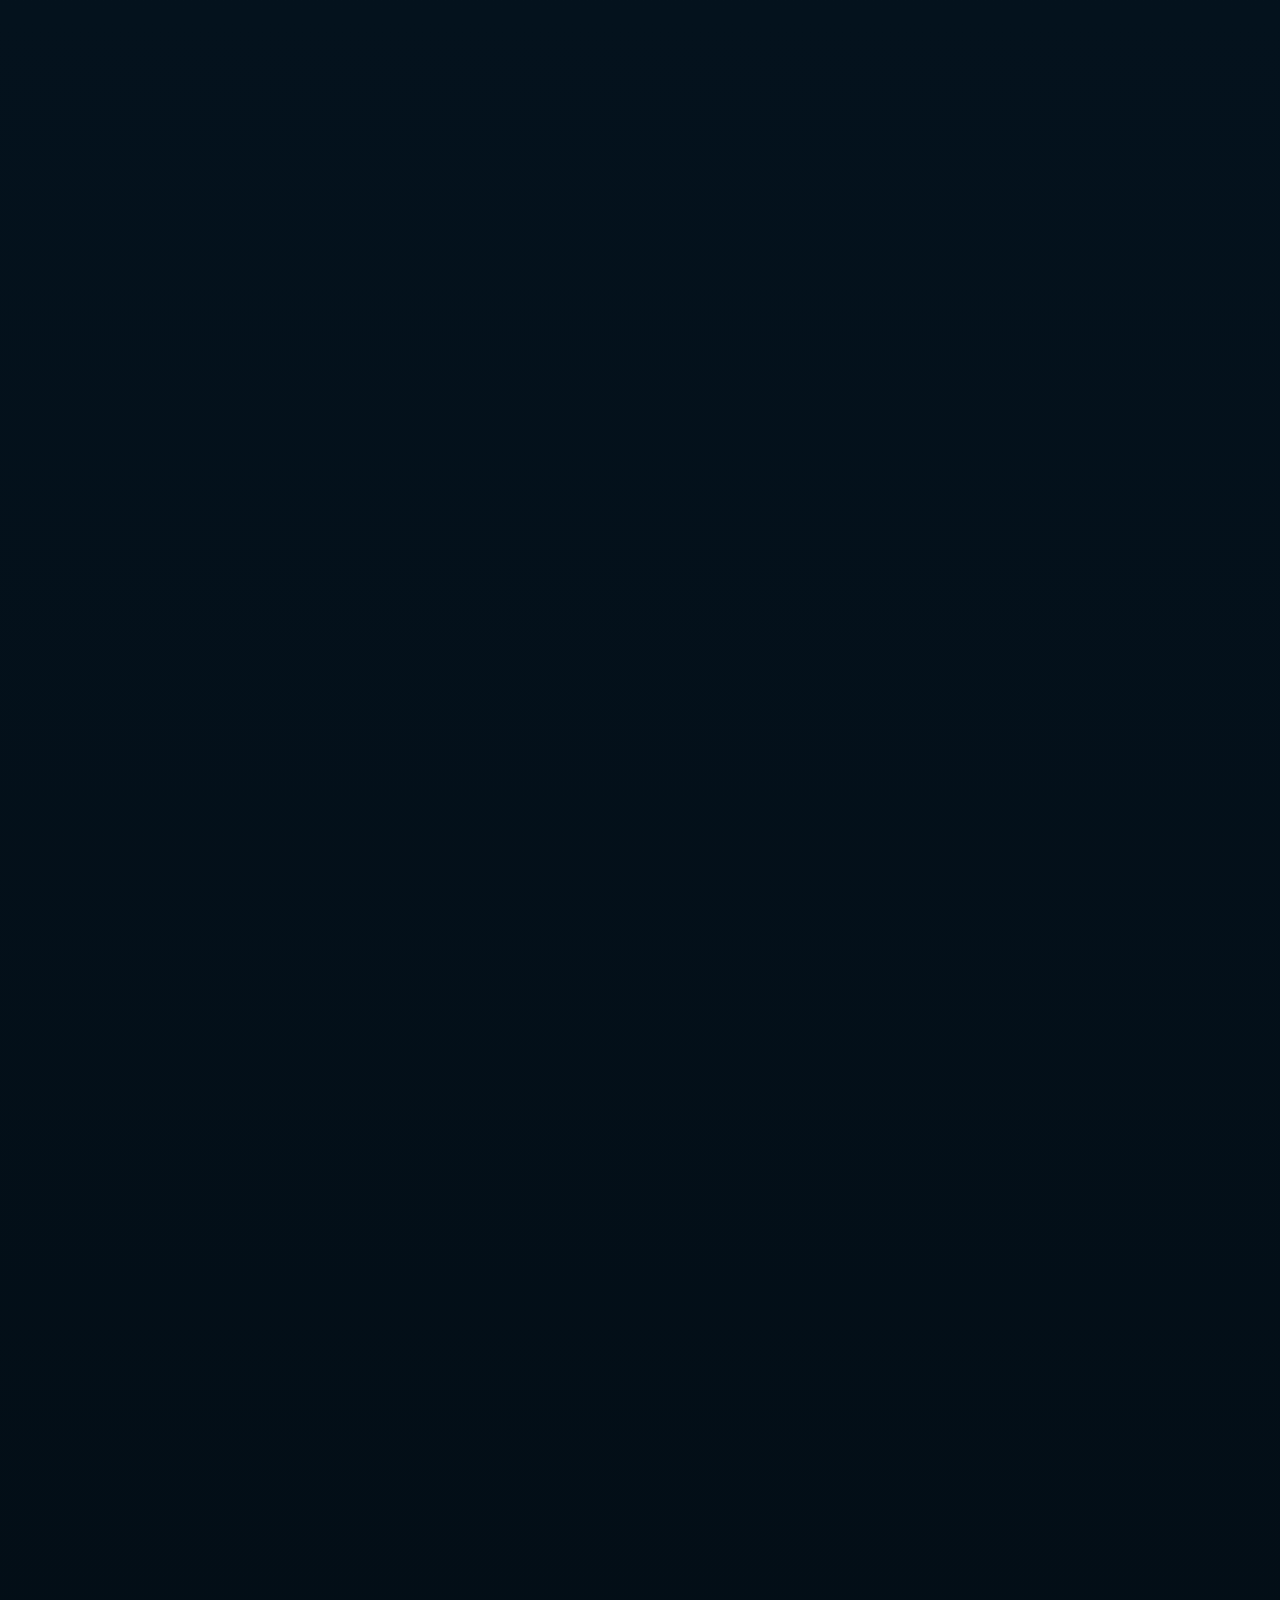
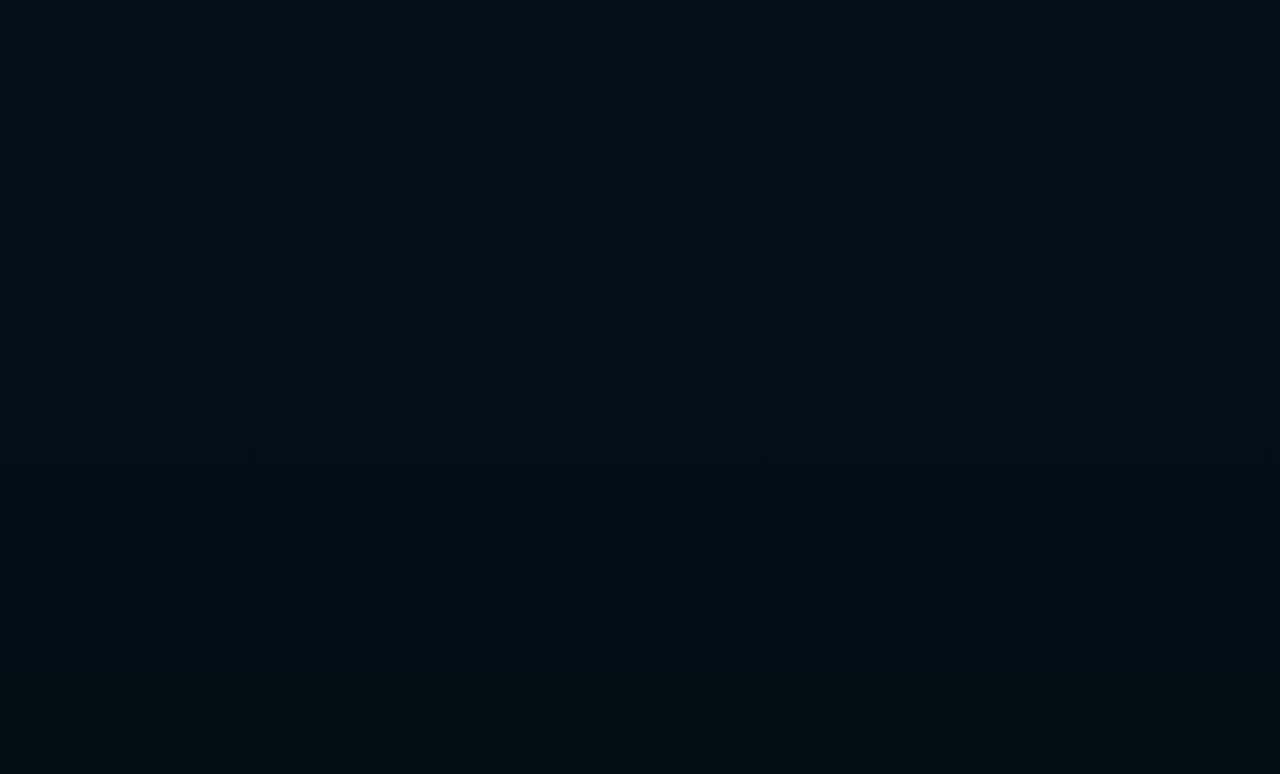
==== commit d10b3e9e: "perf: streamline AIR Space rendering" ====
--- a/hf/index.html
+++ b/hf/index.html
@@ -477,6 +477,8 @@
         <img
           src="./assets/air-release-0912.png"
           alt="AIR 0.9.12 public research and development release"
+          loading="lazy"
+          decoding="async"
         >
 
         <div class="release-art-overlay">
--- a/hf/css/air.css
+++ b/hf/css/air.css
@@ -1446,3 +1446,247 @@
   }
 
 }
+
+/* AIR PERFORMANCE PATCH START */
+
+/*
+ * Performance pass:
+ * keep the underwater aesthetic while avoiding
+ * expensive full-page blur recomposition.
+ */
+
+#neural-ocean {
+  transform: translateZ(0);
+}
+
+#scroll-progress-bar {
+  width: 100%;
+  transform: scaleX(0);
+  transform-origin: left center;
+  will-change: transform;
+}
+
+.topbar {
+  backdrop-filter: blur(10px);
+  -webkit-backdrop-filter: blur(10px);
+}
+
+/*
+ * Repeated backdrop filters over an animated
+ * canvas are especially expensive. Slightly
+ * stronger backgrounds retain the glass-like
+ * appearance without recomputing blur for
+ * every card on every frame.
+ */
+
+.feature-card,
+.runtime-map,
+.research-panel,
+.release-data,
+.release-copy {
+  backdrop-filter: none;
+  -webkit-backdrop-filter: none;
+}
+
+.feature-card {
+  background:
+    linear-gradient(
+      180deg,
+      rgba(6, 28, 40, 0.82),
+      rgba(3, 16, 25, 0.76)
+    );
+}
+
+.runtime-map,
+.research-panel,
+.release-data,
+.release-copy {
+  background:
+    rgba(3, 15, 23, 0.82);
+}
+
+.water-light {
+  filter: blur(12px);
+  will-change: transform, opacity;
+}
+
+.caustics {
+  filter: blur(2px);
+  will-change: transform;
+}
+
+.status-ring,
+.pulse-dot,
+.scroll-cue-line,
+.release-art img {
+  will-change: transform;
+}
+
+@media (max-width: 680px) {
+
+  .caustics-b {
+    display: none;
+  }
+
+  .caustics {
+    opacity: 0.045;
+  }
+
+  #neural-ocean {
+    opacity: 0.78;
+  }
+
+}
+
+/* AIR PERFORMANCE PATCH END */
+
+
+/* ============================================================
+   AIR PERFORMANCE PASS 2
+   ============================================================ */
+
+/*
+ * The canvas now provides the moving atmosphere.
+ * Keep CSS atmosphere static so the browser does
+ * not have multiple full-screen animation layers.
+ */
+
+.caustics {
+  display: none !important;
+}
+
+.water-light {
+  animation: none !important;
+  filter: none !important;
+  will-change: auto !important;
+
+  opacity: 0.72;
+
+  background:
+    radial-gradient(
+      ellipse at center,
+      rgba(105, 218, 255, 0.14),
+      rgba(29, 118, 158, 0.045) 37%,
+      transparent 70%
+    );
+}
+
+.depth-glow {
+  transition: none;
+}
+
+#neural-ocean {
+  opacity: 0.80;
+  transform: none;
+  will-change: auto;
+}
+
+
+/*
+ * No backdrop-filter anywhere in the page.
+ * This prevents the browser from repeatedly
+ * sampling the animated layer behind content.
+ */
+
+.topbar,
+.feature-card,
+.runtime-map,
+.research-panel,
+.release-data,
+.release-copy {
+  backdrop-filter: none !important;
+  -webkit-backdrop-filter: none !important;
+}
+
+.topbar {
+  background:
+    rgba(2, 10, 16, 0.94);
+}
+
+
+/*
+ * Large soft shadows look nice but widen the
+ * repaint area considerably while scrolling.
+ */
+
+.feature-card,
+.runtime-map,
+.research-panel,
+.release-data,
+.release-copy {
+  box-shadow:
+    0 12px 34px
+    rgba(0, 0, 0, 0.23);
+}
+
+
+/*
+ * Give the browser stronger isolation boundaries.
+ */
+
+.feature-card,
+.runtime-node,
+.research-panel,
+.release-data,
+.release-copy {
+  contain: paint;
+}
+
+
+/*
+ * Let the browser skip most below-the-fold
+ * rendering until sections approach the viewport.
+ */
+
+.section {
+  content-visibility: auto;
+  contain-intrinsic-size: auto 850px;
+}
+
+.release-art-section {
+  content-visibility: auto;
+  contain-intrinsic-size: auto 1100px;
+}
+
+
+/*
+ * Avoid permanently reserving compositor layers.
+ */
+
+.status-ring,
+.pulse-dot,
+.scroll-cue-line,
+.release-art img {
+  will-change: auto;
+}
+
+
+/*
+ * Keep hover behavior but reduce costly image
+ * filter recomposition.
+ */
+
+.release-art img {
+  filter: brightness(0.94);
+}
+
+.release-art:hover img {
+  filter: brightness(1);
+}
+
+
+/*
+ * Narrow devices get an even cheaper background.
+ */
+
+@media (max-width: 760px) {
+
+  #neural-ocean {
+    opacity: 0.68;
+  }
+
+  .water-light {
+    opacity: 0.56;
+  }
+
+}
